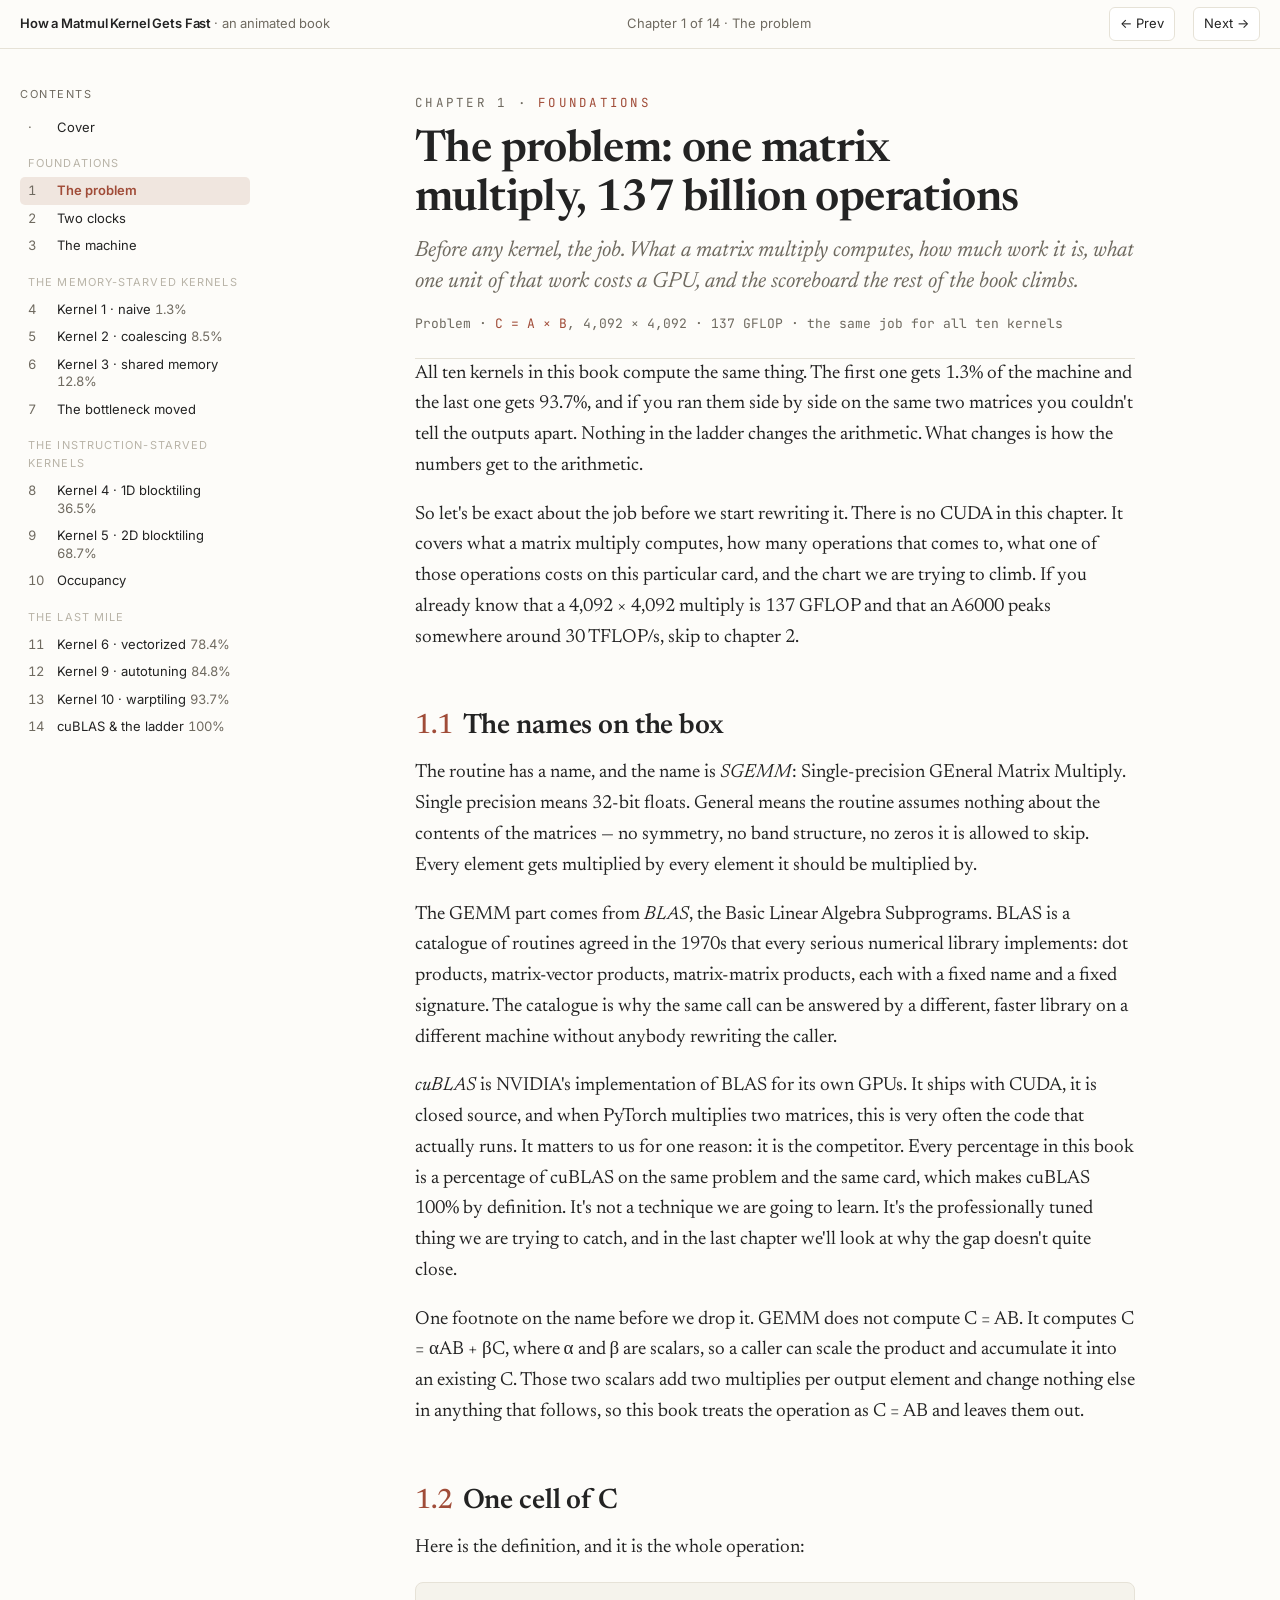
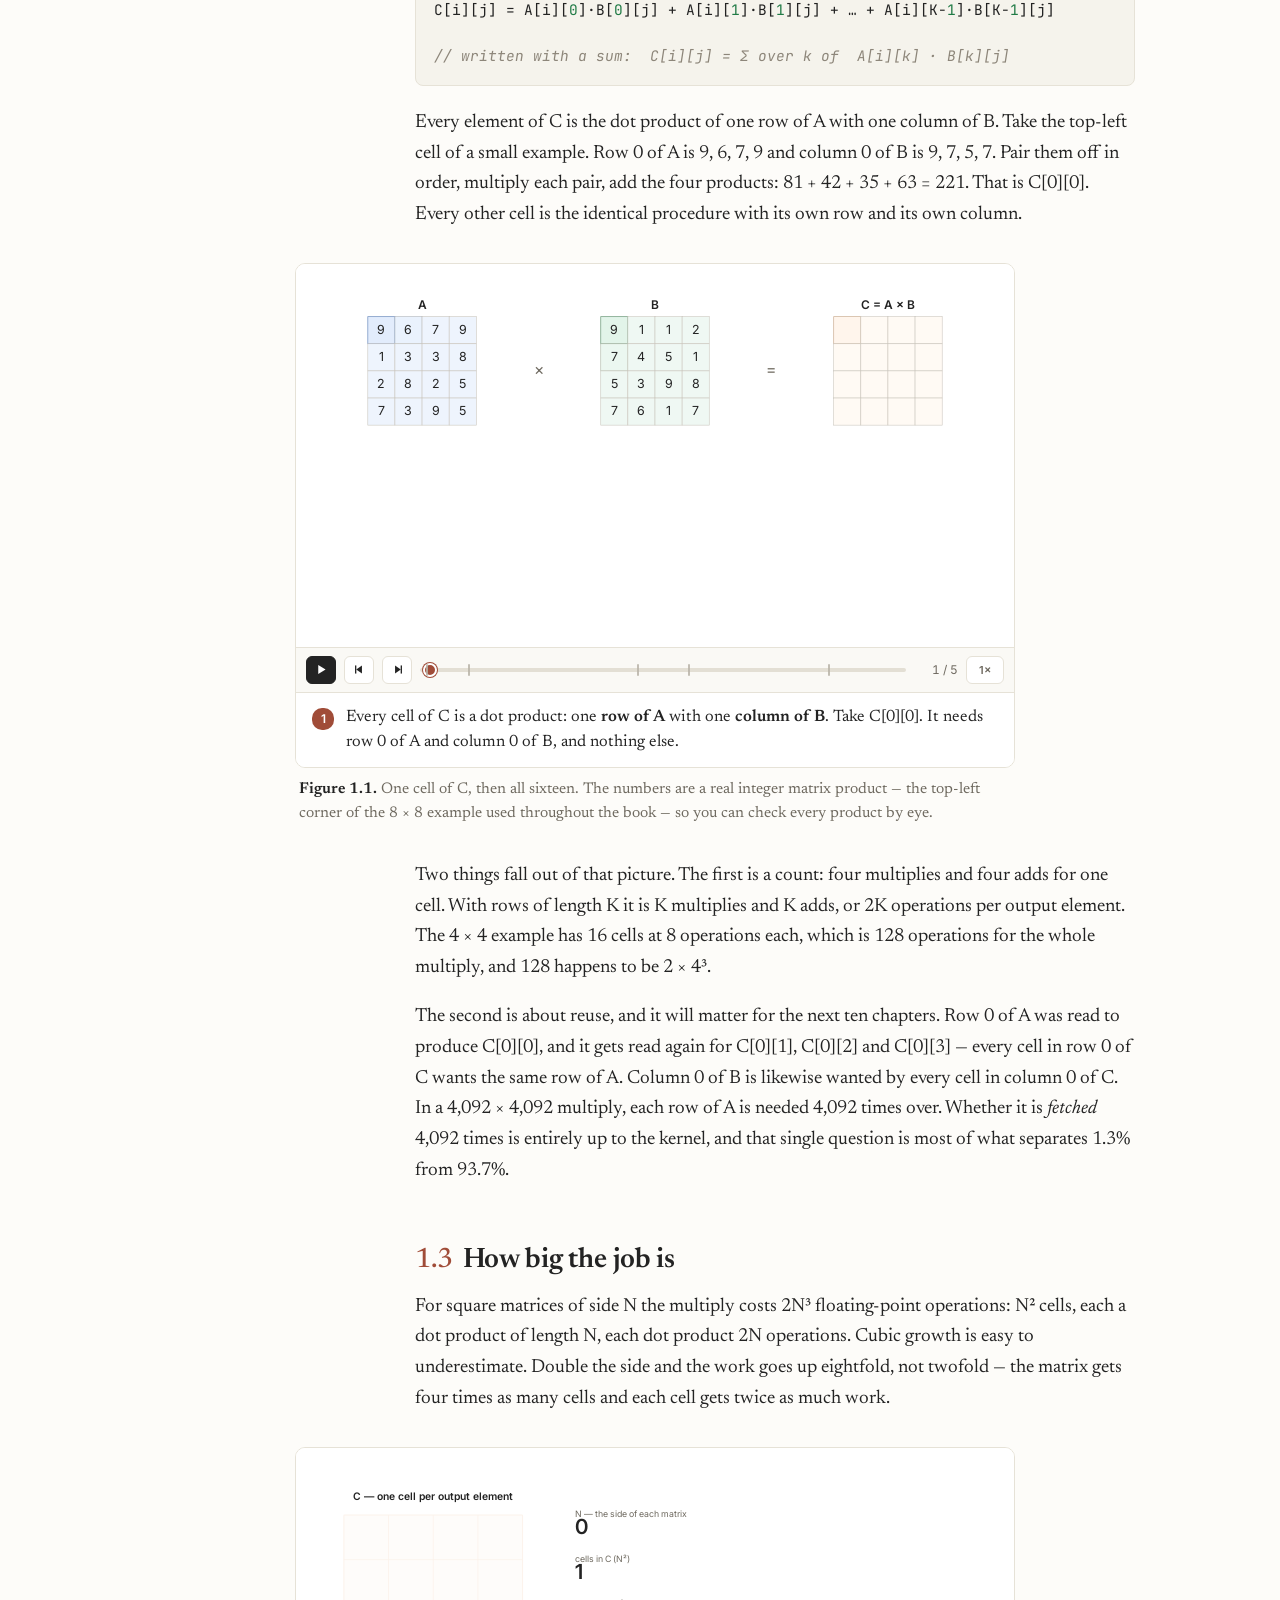
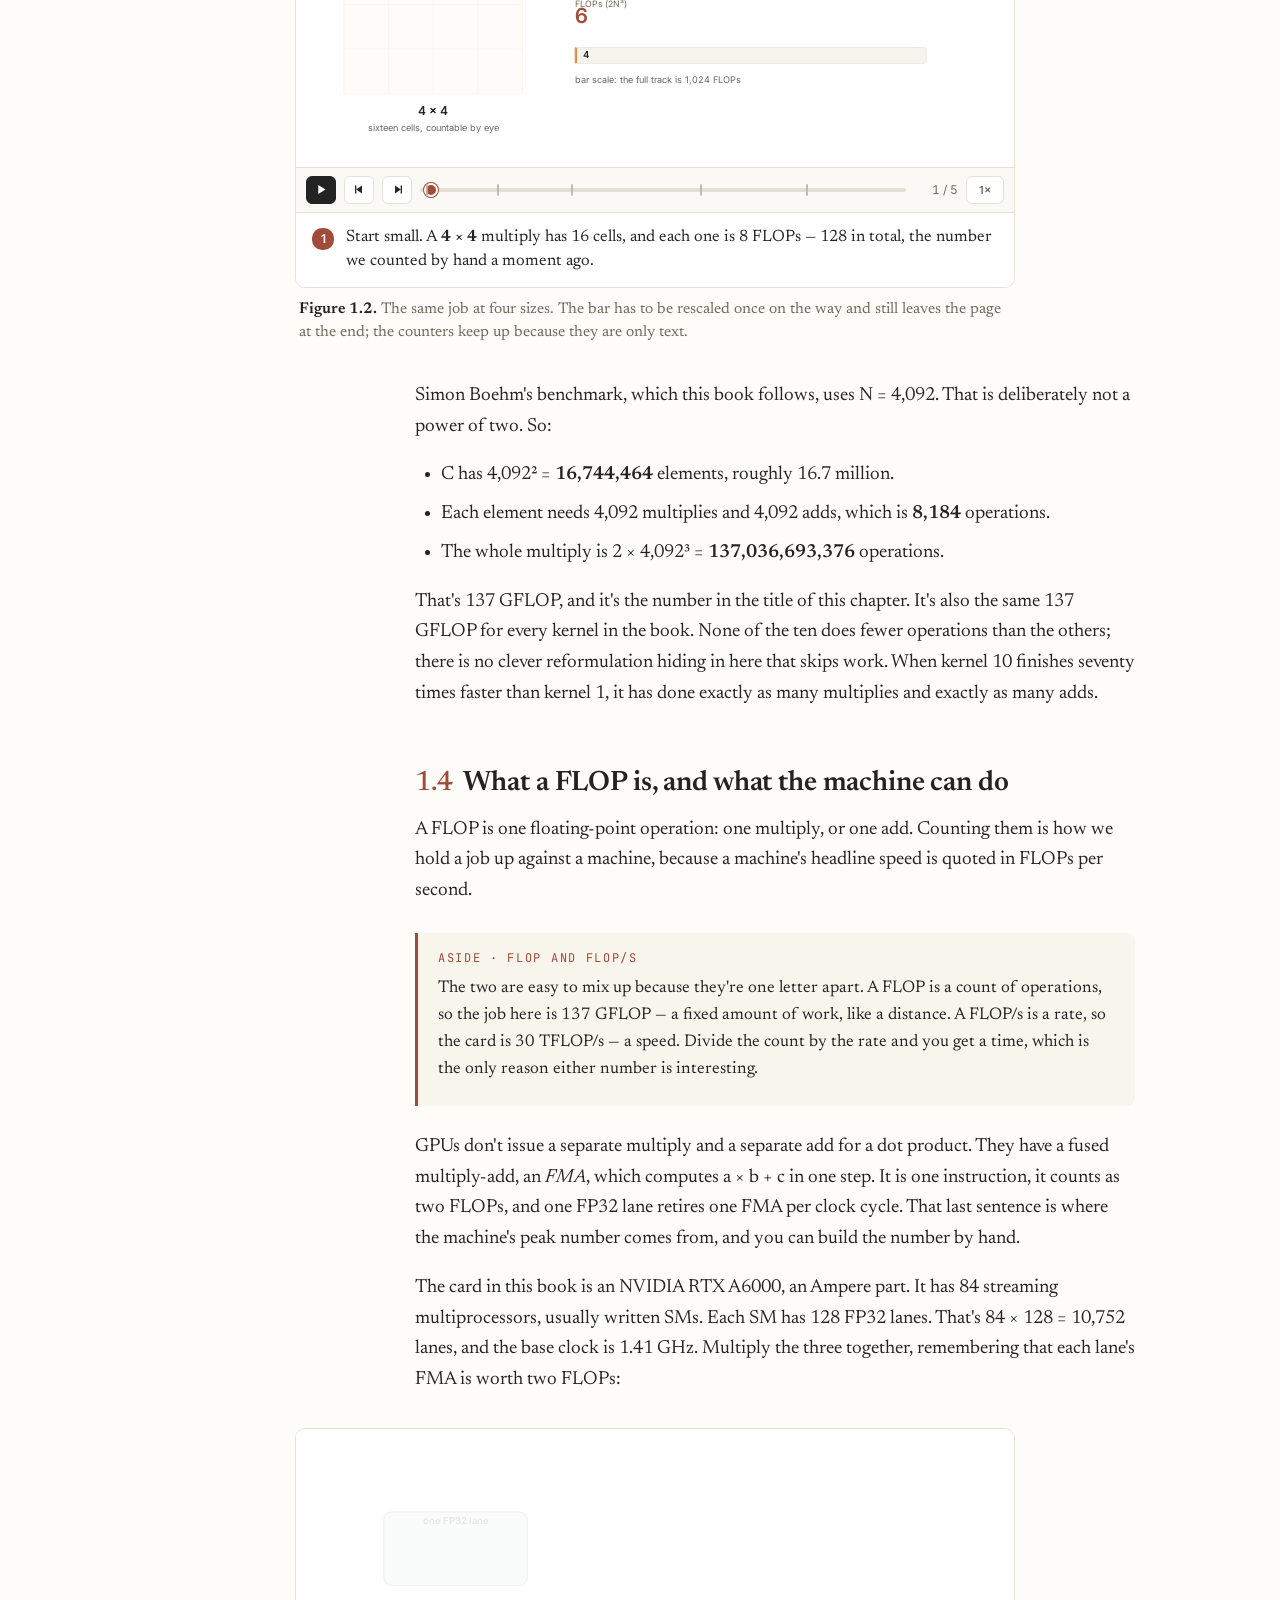
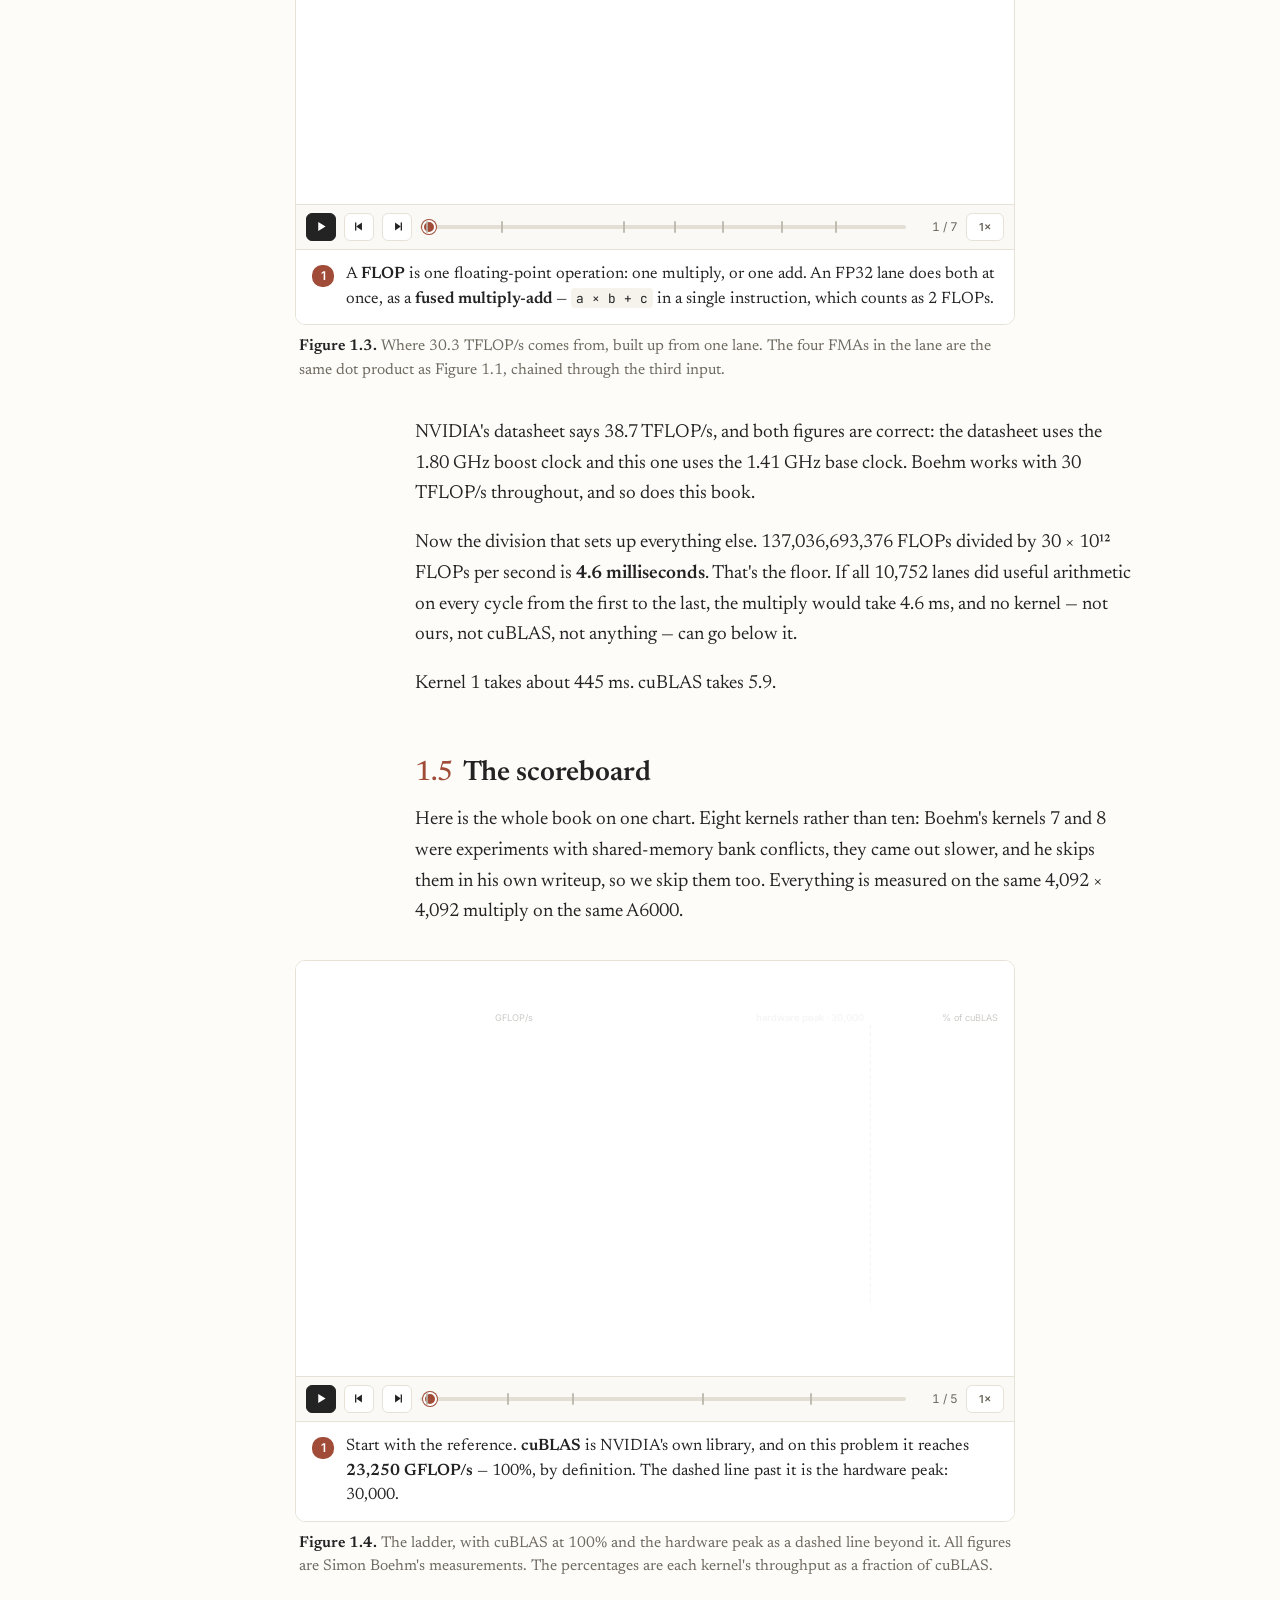
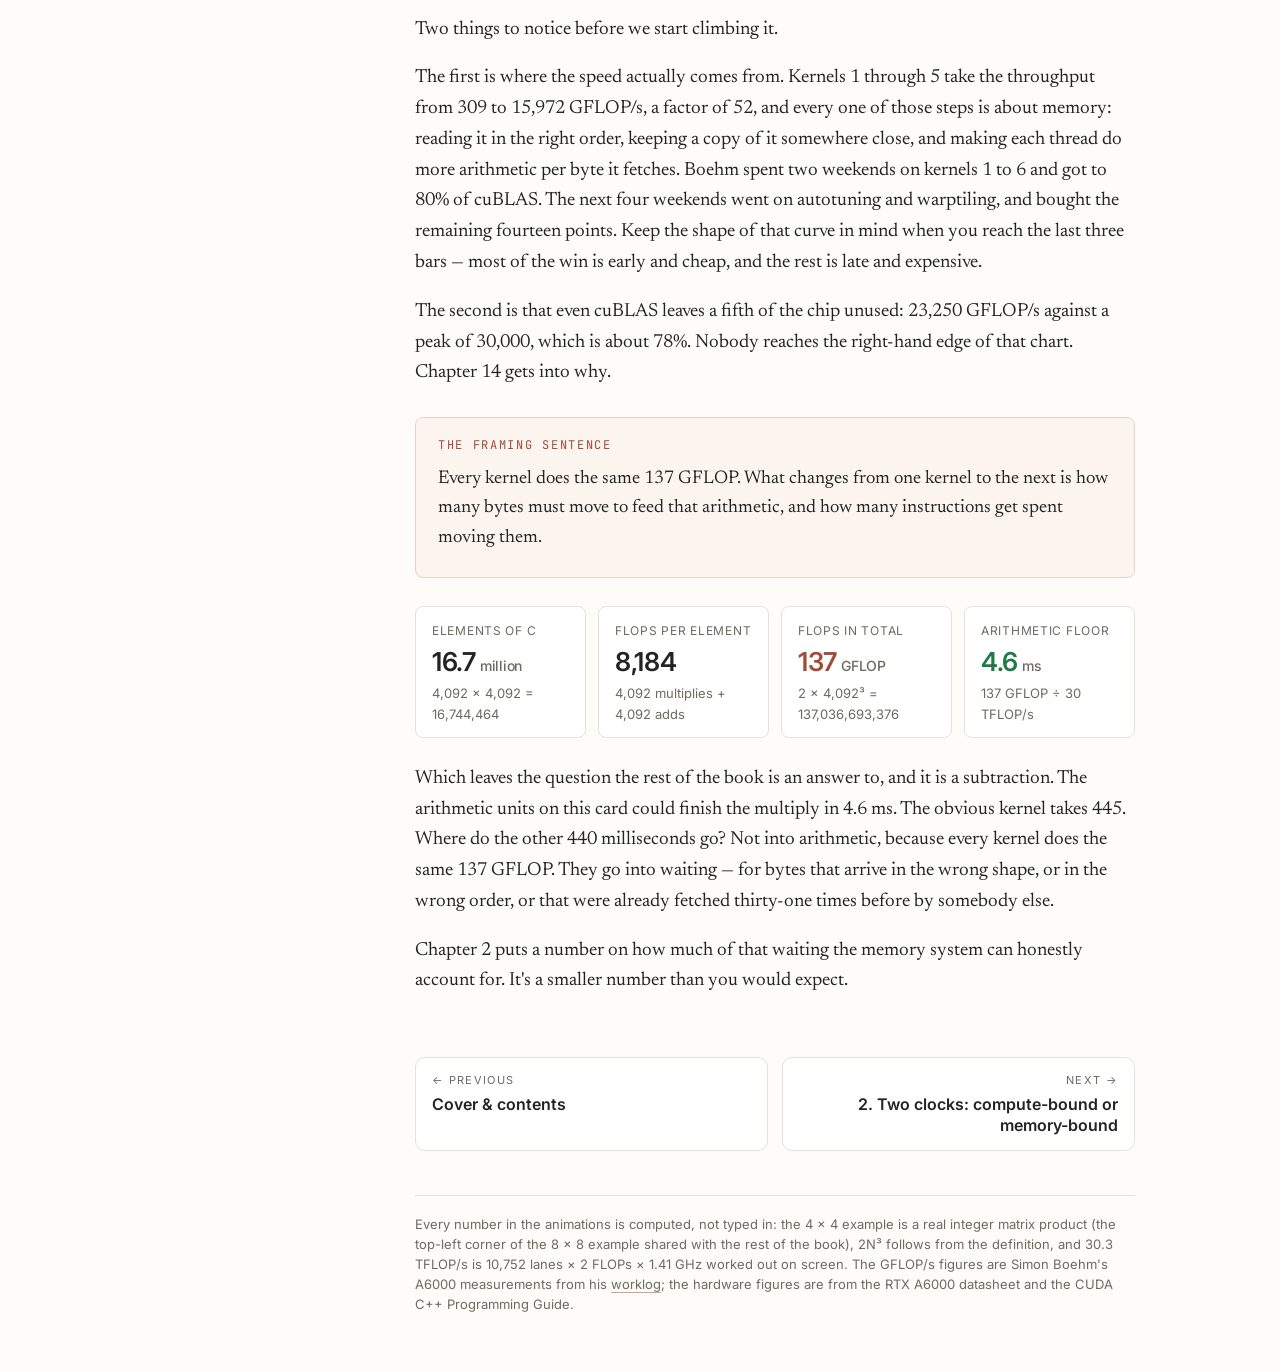
==== ch01-the-problem.html @ 5b0ae5a9 "How a Matmul Kernel Gets Fast: the animated book (14 chapters, 63 animations) Co-Authored-By: Claude" ====
<!doctype html>
<html lang="en">
<head>
<meta charset="utf-8">
<meta name="viewport" content="width=device-width, initial-scale=1">
<title>The problem: one matrix multiply, 137 billion operations · How a Matmul Kernel Gets Fast</title>
<link rel="preconnect" href="https://fonts.googleapis.com">
<link rel="stylesheet" href="https://fonts.googleapis.com/css2?family=Newsreader:ital,opsz,wght@0,6..72,400;0,6..72,500;0,6..72,600;1,6..72,400;1,6..72,500&family=Inter:wght@400;500;600&family=JetBrains+Mono:wght@400;500&display=swap">
<link rel="stylesheet" href="assets/book.css">
</head>
<body>
<div class="frame">
<nav class="side"></nav>
<main>
<article>

<div class="kicker">Chapter 1 · <em>Foundations</em></div>
<h1>The problem: one matrix multiply, 137 billion operations</h1>
<p class="lede">Before any kernel, the job. What a matrix multiply computes, how much work it is, what one unit of that work costs a GPU, and the scoreboard the rest of the book climbs.</p>
<div class="byline">Problem · <em>C = A × B</em>, 4,092 × 4,092 · 137 GFLOP · the same job for all ten kernels</div>

<p>All ten kernels in this book compute the same thing. The first one gets 1.3% of the machine and the last one gets 93.7%, and if you ran them side by side on the same two matrices you couldn't tell the outputs apart. Nothing in the ladder changes the arithmetic. What changes is how the numbers get to the arithmetic.</p>

<p>So let's be exact about the job before we start rewriting it. There is no CUDA in this chapter. It covers what a matrix multiply computes, how many operations that comes to, what one of those operations costs on this particular card, and the chart we are trying to climb. If you already know that a 4,092 × 4,092 multiply is 137 GFLOP and that an A6000 peaks somewhere around 30 TFLOP/s, skip to chapter 2.</p>

<h2><span class="no">1.1</span>The names on the box</h2>

<p>The routine has a name, and the name is <em>SGEMM</em>: Single-precision GEneral Matrix Multiply. Single precision means 32-bit floats. General means the routine assumes nothing about the contents of the matrices — no symmetry, no band structure, no zeros it is allowed to skip. Every element gets multiplied by every element it should be multiplied by.</p>

<p>The GEMM part comes from <em>BLAS</em>, the Basic Linear Algebra Subprograms. BLAS is a catalogue of routines agreed in the 1970s that every serious numerical library implements: dot products, matrix-vector products, matrix-matrix products, each with a fixed name and a fixed signature. The catalogue is why the same call can be answered by a different, faster library on a different machine without anybody rewriting the caller.</p>

<p><em>cuBLAS</em> is NVIDIA's implementation of BLAS for its own GPUs. It ships with CUDA, it is closed source, and when PyTorch multiplies two matrices, this is very often the code that actually runs. It matters to us for one reason: it is the competitor. Every percentage in this book is a percentage of cuBLAS on the same problem and the same card, which makes cuBLAS 100% by definition. It's not a technique we are going to learn. It's the professionally tuned thing we are trying to catch, and in the last chapter we'll look at why the gap doesn't quite close.</p>

<p>One footnote on the name before we drop it. GEMM does not compute C = AB. It computes C = αAB + βC, where α and β are scalars, so a caller can scale the product and accumulate it into an existing C. Those two scalars add two multiplies per output element and change nothing else in anything that follows, so this book treats the operation as C = AB and leaves them out.</p>

<h2><span class="no">1.2</span>One cell of C</h2>

<p>Here is the definition, and it is the whole operation:</p>

<pre><code>C[i][j] = A[i][<span class="n">0</span>]·B[<span class="n">0</span>][j] + A[i][<span class="n">1</span>]·B[<span class="n">1</span>][j] + … + A[i][K-<span class="n">1</span>]·B[K-<span class="n">1</span>][j]

<span class="c">// written with a sum:  C[i][j] = Σ over k of  A[i][k] · B[k][j]</span></code></pre>

<p>Every element of C is the dot product of one row of A with one column of B. Take the top-left cell of a small example. Row 0 of A is 9, 6, 7, 9 and column 0 of B is 9, 7, 5, 7. Pair them off in order, multiply each pair, add the four products: 81 + 42 + 35 + 63 = 221. That is C[0][0]. Every other cell is the identical procedure with its own row and its own column.</p>

<figure class="wide">
  <div id="a-cell"></div>
  <figcaption><b>Figure 1.1.</b> One cell of C, then all sixteen. The numbers are a real integer matrix product — the top-left corner of the 8 × 8 example used throughout the book — so you can check every product by eye.</figcaption>
</figure>

<p>Two things fall out of that picture. The first is a count: four multiplies and four adds for one cell. With rows of length K it is K multiplies and K adds, or 2K operations per output element. The 4 × 4 example has 16 cells at 8 operations each, which is 128 operations for the whole multiply, and 128 happens to be 2 × 4³.</p>

<p>The second is about reuse, and it will matter for the next ten chapters. Row 0 of A was read to produce C[0][0], and it gets read again for C[0][1], C[0][2] and C[0][3] — every cell in row 0 of C wants the same row of A. Column 0 of B is likewise wanted by every cell in column 0 of C. In a 4,092 × 4,092 multiply, each row of A is needed 4,092 times over. Whether it is <em>fetched</em> 4,092 times is entirely up to the kernel, and that single question is most of what separates 1.3% from 93.7%.</p>

<h2><span class="no">1.3</span>How big the job is</h2>

<p>For square matrices of side N the multiply costs 2N³ floating-point operations: N² cells, each a dot product of length N, each dot product 2N operations. Cubic growth is easy to underestimate. Double the side and the work goes up eightfold, not twofold — the matrix gets four times as many cells and each cell gets twice as much work.</p>

<figure class="wide">
  <div id="a-scale"></div>
  <figcaption><b>Figure 1.2.</b> The same job at four sizes. The bar has to be rescaled once on the way and still leaves the page at the end; the counters keep up because they are only text.</figcaption>
</figure>

<p>Simon Boehm's benchmark, which this book follows, uses N = 4,092. That is deliberately not a power of two. So:</p>

<ul>
<li>C has 4,092² = <b>16,744,464</b> elements, roughly 16.7 million.</li>
<li>Each element needs 4,092 multiplies and 4,092 adds, which is <b>8,184</b> operations.</li>
<li>The whole multiply is 2 × 4,092³ = <b>137,036,693,376</b> operations.</li>
</ul>

<p>That's 137 GFLOP, and it's the number in the title of this chapter. It's also the same 137 GFLOP for every kernel in the book. None of the ten does fewer operations than the others; there is no clever reformulation hiding in here that skips work. When kernel 10 finishes seventy times faster than kernel 1, it has done exactly as many multiplies and exactly as many adds.</p>

<h2><span class="no">1.4</span>What a FLOP is, and what the machine can do</h2>

<p>A FLOP is one floating-point operation: one multiply, or one add. Counting them is how we hold a job up against a machine, because a machine's headline speed is quoted in FLOPs per second.</p>

<div class="aside">
  <div class="t">Aside · FLOP and FLOP/s</div>
  <p>The two are easy to mix up because they're one letter apart. A FLOP is a count of operations, so the job here is 137 GFLOP — a fixed amount of work, like a distance. A FLOP/s is a rate, so the card is 30 TFLOP/s — a speed. Divide the count by the rate and you get a time, which is the only reason either number is interesting.</p>
</div>

<p>GPUs don't issue a separate multiply and a separate add for a dot product. They have a fused multiply-add, an <em>FMA</em>, which computes a × b + c in one step. It is one instruction, it counts as two FLOPs, and one FP32 lane retires one FMA per clock cycle. That last sentence is where the machine's peak number comes from, and you can build the number by hand.</p>

<p>The card in this book is an NVIDIA RTX A6000, an Ampere part. It has 84 streaming multiprocessors, usually written SMs. Each SM has 128 FP32 lanes. That's 84 × 128 = 10,752 lanes, and the base clock is 1.41 GHz. Multiply the three together, remembering that each lane's FMA is worth two FLOPs:</p>

<figure class="wide">
  <div id="a-lane"></div>
  <figcaption><b>Figure 1.3.</b> Where 30.3 TFLOP/s comes from, built up from one lane. The four FMAs in the lane are the same dot product as Figure 1.1, chained through the third input.</figcaption>
</figure>

<p>NVIDIA's datasheet says 38.7 TFLOP/s, and both figures are correct: the datasheet uses the 1.80 GHz boost clock and this one uses the 1.41 GHz base clock. Boehm works with 30 TFLOP/s throughout, and so does this book.</p>

<p>Now the division that sets up everything else. 137,036,693,376 FLOPs divided by 30 × 10¹² FLOPs per second is <b>4.6 milliseconds</b>. That's the floor. If all 10,752 lanes did useful arithmetic on every cycle from the first to the last, the multiply would take 4.6 ms, and no kernel — not ours, not cuBLAS, not anything — can go below it.</p>

<p>Kernel 1 takes about 445 ms. cuBLAS takes 5.9.</p>

<h2><span class="no">1.5</span>The scoreboard</h2>

<p>Here is the whole book on one chart. Eight kernels rather than ten: Boehm's kernels 7 and 8 were experiments with shared-memory bank conflicts, they came out slower, and he skips them in his own writeup, so we skip them too. Everything is measured on the same 4,092 × 4,092 multiply on the same A6000.</p>

<figure class="wide">
  <div id="a-scoreboard"></div>
  <figcaption><b>Figure 1.4.</b> The ladder, with cuBLAS at 100% and the hardware peak as a dashed line beyond it. All figures are Simon Boehm's measurements. The percentages are each kernel's throughput as a fraction of cuBLAS.</figcaption>
</figure>

<p>Two things to notice before we start climbing it.</p>

<p>The first is where the speed actually comes from. Kernels 1 through 5 take the throughput from 309 to 15,972 GFLOP/s, a factor of 52, and every one of those steps is about memory: reading it in the right order, keeping a copy of it somewhere close, and making each thread do more arithmetic per byte it fetches. Boehm spent two weekends on kernels 1 to 6 and got to 80% of cuBLAS. The next four weekends went on autotuning and warptiling, and bought the remaining fourteen points. Keep the shape of that curve in mind when you reach the last three bars — most of the win is early and cheap, and the rest is late and expensive.</p>

<p>The second is that even cuBLAS leaves a fifth of the chip unused: 23,250 GFLOP/s against a peak of 30,000, which is about 78%. Nobody reaches the right-hand edge of that chart. Chapter 14 gets into why.</p>

<div class="key">
  <div class="t">The framing sentence</div>
  <p>Every kernel does the same 137 GFLOP. What changes from one kernel to the next is how many bytes must move to feed that arithmetic, and how many instructions get spent moving them.</p>
</div>

<div class="ledger">
  <div class="cell"><div class="l">Elements of C</div><div class="v">16.7<small>million</small></div><div class="d">4,092 × 4,092 = 16,744,464</div></div>
  <div class="cell"><div class="l">FLOPs per element</div><div class="v">8,184</div><div class="d">4,092 multiplies + 4,092 adds</div></div>
  <div class="cell acc"><div class="l">FLOPs in total</div><div class="v">137<small>GFLOP</small></div><div class="d">2 × 4,092³ = 137,036,693,376</div></div>
  <div class="cell good"><div class="l">Arithmetic floor</div><div class="v">4.6<small>ms</small></div><div class="d">137 GFLOP ÷ 30 TFLOP/s</div></div>
</div>

<p>Which leaves the question the rest of the book is an answer to, and it is a subtraction. The arithmetic units on this card could finish the multiply in 4.6 ms. The obvious kernel takes 445. Where do the other 440 milliseconds go? Not into arithmetic, because every kernel does the same 137 GFLOP. They go into waiting — for bytes that arrive in the wrong shape, or in the wrong order, or that were already fetched thirty-one times before by somebody else.</p>

<p>Chapter 2 puts a number on how much of that waiting the memory system can honestly account for. It's a smaller number than you would expect.</p>

<div class="pager"></div>
<div class="colophon">Every number in the animations is computed, not typed in: the 4 × 4 example is a real integer matrix product (the top-left corner of the 8 × 8 example shared with the rest of the book), 2N³ follows from the definition, and 30.3 TFLOP/s is 10,752 lanes × 2 FLOPs × 1.41 GHz worked out on screen. The GFLOP/s figures are Simon Boehm's A6000 measurements from his <a href="https://siboehm.com/articles/22/CUDA-MMM">worklog</a>; the hardware figures are from the RTX A6000 datasheet and the CUDA C++ Programming Guide.</div>

</article>
</main>
</div>

<script src="assets/anim.js"></script>
<script src="assets/nav.js"></script>
<script>
(function () {
  const K = MB.color;
  const A4 = MB.A4, B4 = MB.B4, C4 = MB.C4;

  // ------------------------------------------------------------ 1.1 one cell of C
  (function () {
    const S = MB.scene('a-cell', { w: 900, h: 480, title: 'One cell of C is the dot product of a row of A and a column of B' });
    const tl = S.tl, cell = 34;
    const aBase = '#eef4fd', bBase = '#eff8f3', cBase = '#fffaf4';

    const A = S.matrix({ x: 90, y: 66, rows: 4, cols: 4, cell, values: A4, label: 'A', labelSize: 15, fill: aBase, stroke: '#c9c4bb' });
    const B = S.matrix({ x: 382, y: 66, rows: 4, cols: 4, cell, values: B4, label: 'B', labelSize: 15, fill: bBase, stroke: '#c9c4bb' });
    const C = S.matrix({ x: 674, y: 66, rows: 4, cols: 4, cell, values: C4, label: 'C = A × B', labelSize: 15, fill: cBase, stroke: '#c9c4bb', valueSize: 14 });
    C.allVals().forEach(v => v.setNow({ opacity: 0 }));
    S.text({ x: 304, y: 134, text: '×', anchor: 'middle', size: 20, fill: K.muted });
    S.text({ x: 596, y: 134, text: '=', anchor: 'middle', size: 20, fill: K.muted });

    // moving highlight frames
    const aBand = S.rect({ x: A.left() - 3, y: A.top() - 3, w: 4 * cell + 6, h: cell + 6, fill: 'none', stroke: K.A, sw: 1.8, rx: 3, opacity: 0 });
    const bBand = S.rect({ x: B.left() - 3, y: B.top() - 3, w: cell + 6, h: 4 * cell + 6, fill: 'none', stroke: K.B, sw: 1.8, rx: 3, opacity: 0 });
    const cBand = S.rect({ x: C.left() - 3, y: C.top() - 3, w: cell + 6, h: cell + 6, fill: 'none', stroke: K.C, sw: 2, rx: 3, opacity: 0 });

    // the four products, computed
    const prods = A4[0].map((v, k) => v * B4[k][0]);
    const cum = []; prods.reduce((s, p) => { s += p; cum.push(s); return s; }, 0);

    const eqY = 306;
    const head = S.text({ x: 90, y: 254, text: 'A[0][k] × B[k][0]   for k = 0, 1, 2, 3', font: 'mono', size: 12.5, fill: K.muted, opacity: 0 });
    const slots = [];
    for (let k = 0; k < 4; k++) {
      const g = S.group({ tx: 90 + k * 108, ty: eqY, opacity: 0 });
      g.rect({ x: 0, y: -26, w: 92, h: 52, fill: '#fff', stroke: K.rule, rx: 6 });
      const f = g.text({ x: 46, y: -11, text: '', anchor: 'middle', size: 12.5, fill: K.muted });
      const p = g.text({ x: 46, y: 11, text: '', anchor: 'middle', size: 17, fill: K.ink, weight: 600 });
      g.text({ x: 46, y: 42, text: 'k = ' + k, anchor: 'middle', size: 10.5, fill: K.faint });
      slots.push({ g, f, p });
    }
    const sigma = S.text({ x: 546, y: eqY, text: '= Σ', anchor: 'middle', size: 16, fill: K.muted, opacity: 0 });
    const panel = S.rect({ x: 580, y: eqY - 30, w: 236, h: 60, fill: '#fff', stroke: K.rule, sw: 1, rx: 8, opacity: 0 });
    const panelL = S.text({ x: 698, y: 264, text: 'running total', anchor: 'middle', size: 11.5, fill: K.muted, opacity: 0 });
    const total = S.counter({ x: 698, y: eqY + 2, value: 0, size: 26, anchor: 'middle', opacity: 0 });

    const led1 = S.text({ x: 90, y: 392, text: '', font: 'mono', size: 12.5, fill: K.accent, weight: 600, opacity: 0 });
    const led2 = S.text({ x: 90, y: 424, text: '', font: 'mono', size: 12.5, fill: K.ink, weight: 600, opacity: 0 });
    const led3 = S.text({ x: 90, y: 450, text: '', size: 12, fill: K.muted, opacity: 0 });

    // flying value chips
    const fly = [];
    for (let k = 0; k < 4; k++) {
      const [ax, ay] = A.center(0, k), [bx, by] = B.center(k, 0);
      const fa = S.group({ tx: ax, ty: ay, opacity: 0 });
      fa.rect({ x: -15, y: -13, w: 30, h: 26, fill: K.Afill, stroke: K.A, rx: 4 });
      fa.text({ x: 0, y: 0.5, text: A4[0][k], anchor: 'middle', size: 14, weight: 600 });
      const fb = S.group({ tx: bx, ty: by, opacity: 0 });
      fb.rect({ x: -15, y: -13, w: 30, h: 26, fill: K.Bfill, stroke: K.B, rx: 4 });
      fb.text({ x: 0, y: 0.5, text: B4[k][0], anchor: 'middle', size: 14, weight: 600 });
      fly.push({ fa, fb });
    }

    tl.step('Every cell of C is a dot product: one <b>row of A</b> with one <b>column of B</b>. Take C[0][0]. It needs row 0 of A and column 0 of B, and nothing else.');
    tl.to(A.row(0), { fill: K.Afill, stroke: K.A, sw: 1.2 }, 0.3, { stagger: 0.05 });
    tl.to(B.col(0), { fill: K.Bfill, stroke: K.B, sw: 1.2 }, 0.3, { at: '<', stagger: 0.05 });
    tl.to(C.cellAt(0, 0), { fill: K.Cfill, stroke: K.C, sw: 1.6 }, 0.4, { at: '<' });
    tl.show([aBand, bBand, cBand], 0.4, { at: '<+0.2' });
    tl.wait(1.8);

    tl.step('Pair the numbers off in order and multiply: <b>' + A4[0].map((v, k) => v + ' × ' + B4[k][0]).join(', ') + '</b>. Four pairs, four products, and a running total that carries the sum so far.');
    tl.show([head, sigma, panel, panelL, total], 0.4);
    tl.wait(0.8);

    function doK(k) {
      const { fa, fb } = fly[k], sx = 90 + k * 108;
      tl.to(A.cellAt(0, k), { fill: '#a9c6f5', sw: 2 }, 0.2);
      tl.to(B.cellAt(k, 0), { fill: '#a7dfbb', sw: 2 }, 0.2, { at: '<' });
      tl.show([fa, fb], 0.15, { at: '<' });
      tl.move(fa, sx + 26, eqY - 11, 0.7, { arc: -34 });
      tl.move(fb, sx + 66, eqY - 11, 0.7, { at: '<', arc: 34 });
      tl.show(slots[k].g, 0.25, { at: '<+0.35' });
      tl.hide([fa, fb], 0.2);
      tl.set(slots[k].f, { text: A4[0][k] + ' × ' + B4[k][0] }, '<');
      tl.set(slots[k].p, { text: '' + prods[k] }, '<');
      tl.to(total.num, { value: cum[k] }, 0.4, { at: '<' });
      tl.to(A.cellAt(0, k), { fill: K.Afill, sw: 1.2 }, 0.3, { at: '<' });
      tl.to(B.cellAt(k, 0), { fill: K.Bfill, sw: 1.2 }, 0.3, { at: '<' });
      tl.wait(0.85);
    }
    for (let k = 0; k < 4; k++) doK(k);

    tl.step('Add the four products and the cell is finished: <b>' + prods.join(' + ') + ' = ' + C4[0][0] + '</b>. That took 4 multiplies and 4 adds — <b>8 floating-point operations</b> for one number.');
    tl.to(total.num, { fill: K.C }, 0.3);
    tl.show(C.valAt(0, 0), 0.5, { at: '<' });
    tl.to(C.cellAt(0, 0), { fill: '#f9c9a0' }, 0.3, { at: '<' });
    tl.set(led1, { text: 'C[0][0] = ' + C4[0][0] + '   ·   4 multiplies + 4 adds = 8 FLOPs' }, '<');
    tl.show(led1, 0.4);
    tl.wait(2.0);

    tl.step('Every other cell works the same way, with its own row and its own column. Watch the row slide down A while the column slides across B.');
    tl.to([total.num, sigma, panel, panelL, head], { opacity: 0.25 }, 0.4);
    tl.to(slots.map(s => s.g), { opacity: 0.25 }, 0.4, { at: '<' });
    tl.wait(0.5);
    const order = [];
    for (let r = 0; r < 4; r++) for (let c = 0; c < 4; c++) if (r || c) order.push([r, c]);
    let prev = [0, 0];
    order.forEach(([r, c]) => {
      tl.to(A.row(prev[0]), { fill: aBase, stroke: '#c9c4bb', sw: 0.7 }, 0.1);
      tl.to(B.col(prev[1]), { fill: bBase, stroke: '#c9c4bb', sw: 0.7 }, 0.1, { at: '<' });
      tl.to(A.row(r), { fill: K.Afill, stroke: K.A, sw: 1.2 }, 0.14, { at: '<' });
      tl.to(B.col(c), { fill: K.Bfill, stroke: K.B, sw: 1.2 }, 0.14, { at: '<' });
      tl.to(aBand, { y: A.top() - 3 + r * cell }, 0.16, { at: '<', ease: 'out' });
      tl.to(bBand, { x: B.left() - 3 + c * cell }, 0.16, { at: '<', ease: 'out' });
      tl.to(cBand, { x: C.left() - 3 + c * cell, y: C.top() - 3 + r * cell }, 0.16, { at: '<', ease: 'out' });
      tl.show(C.valAt(r, c), 0.16, { at: '<+0.1' });
      tl.to(C.cellAt(r, c), { fill: K.Cfill, stroke: K.C, sw: 1.1 }, 0.16, { at: '<' });
      tl.wait(0.14);
      prev = [r, c];
    });
    tl.wait(1.2);

    tl.step('Sixteen cells at 8 FLOPs each is <b>128 FLOPs</b> for the whole multiply — and 128 is exactly 2 × 4³. The pattern is <b>2N³</b>, and N is about to get much larger.');
    tl.hide([aBand, bBand, cBand], 0.4);
    tl.set(led2, { text: '16 cells × 8 FLOPs = 128 FLOPs,  and  128 = 2 × 4³' }, '<');
    tl.set(led3, { text: 'for square matrices of side N, one multiply costs 2N³ floating-point operations' }, '<');
    tl.show([led2, led3], 0.5, { stagger: 0.15 });
    tl.wait(3.0);
    S.finish();
  })();

  // ------------------------------------------------------------ 1.2 2N cubed
  (function () {
    const S = MB.scene('a-scale', { w: 900, h: 400, title: 'The cost of a matrix multiply grows as 2N cubed' });
    const tl = S.tl;
    const SX = 60, SY = 84, SIDE = 224;

    S.text({ x: SX + SIDE / 2, y: 62, text: 'C — one cell per output element', anchor: 'middle', size: 13, fill: K.ink, weight: 600 });
    function gridOf(n, sw) {
      const g = S.group({ tx: SX, ty: SY, opacity: 0 });
      g.rect({ x: 0, y: 0, w: SIDE, h: SIDE, fill: K.Cfill, stroke: K.C, sw: 1.3, rx: 1 });
      const st = SIDE / n;
      for (let i = 1; i < n; i++) {
        g.line({ x1: i * st, y1: 0, x2: i * st, y2: SIDE, stroke: K.C, sw: sw });
        g.line({ x1: 0, y1: i * st, x2: SIDE, y2: i * st, stroke: K.C, sw: sw });
      }
      return g;
    }
    const g4 = gridOf(4, 1.0), g8 = gridOf(8, 0.8), g16 = gridOf(16, 0.55), g32 = gridOf(32, 0.35), g64 = gridOf(64, 0.22);
    const gSolid = S.group({ tx: SX, ty: SY, opacity: 0 });
    gSolid.rect({ x: 0, y: 0, w: SIDE, h: SIDE, fill: K.Cdeep, stroke: K.Cdeep, sw: 1.3, rx: 1 });
    const cap = S.text({ x: SX + SIDE / 2, y: 330, text: '', anchor: 'middle', size: 15, fill: K.ink, weight: 600 });
    const cap2 = S.text({ x: SX + SIDE / 2, y: 352, text: '', anchor: 'middle', size: 11.5, fill: K.muted });

    const X0 = 350, BW = 440, SCALE1 = 2 * 8 * 8 * 8, SCALE2 = 2 * 64 * 64 * 64;
    const cN = S.counter({ x: X0, y: 84, label: 'N — the side of each matrix', value: 0, size: 26, format: v => MB.fmt(v) });
    const cCell = S.counter({ x: X0, y: 140, label: 'cells in C   (N²)', value: 0, size: 26, format: v => MB.fmt(v) });
    const cFlop = S.counter({ x: X0, y: 196, label: 'FLOPs   (2N³)', value: 0, size: 26, fill: K.accent, format: v => MB.fmt(v) });
    S.rect({ x: X0, y: 250, w: BW, h: 20, fill: '#f5f3ec', stroke: K.rule, sw: 0.8, rx: 3 });
    const bar = S.bar({ x: X0, y: 250, w: 0, h: 20, fill: K.Cfill, stroke: K.C, value: 0, valueSize: 12, format: v => MB.fmt(v) });
    const scaleNote = S.text({ x: X0, y: 292, text: '', size: 11.5, fill: K.muted });
    const overflow = S.text({ x: X0, y: 316, text: '', size: 12, fill: K.red, weight: 600 });
    const offArrow = S.arrow({ x1: X0 + BW + 6, y1: 260, x2: 872, y2: 260, stroke: K.red, sw: 2, opacity: 0 });
    const floorLine = S.text({ x: 60, y: 374, text: '', font: 'mono', size: 12.5, fill: K.accent, weight: 600, opacity: 0 });

    const w1 = f => Math.max(2, BW * f / SCALE1);
    const w2 = f => Math.max(2, BW * f / SCALE2);
    const flops = n => 2 * n * n * n;

    tl.step('Start small. A <b>4 × 4</b> multiply has 16 cells, and each one is 8 FLOPs — 128 in total, the number we counted by hand a moment ago.');
    tl.show(g4, 0.5);
    tl.set(cap, { text: '4 × 4' }, '<');
    tl.set(cap2, { text: 'sixteen cells, countable by eye' }, '<');
    tl.to(cN.num, { value: 4 }, 0.6, { at: '<' });
    tl.to(cCell.num, { value: 16 }, 0.6, { at: '<' });
    tl.to(cFlop.num, { value: flops(4) }, 0.6, { at: '<' });
    tl.set(scaleNote, { text: 'bar scale: the full track is 1,024 FLOPs' }, '<');
    bar.grow(tl, w1(flops(4)), flops(4), 0.7, { at: '<' });
    tl.wait(2.0);

    tl.step('Double the side to <b>8 × 8</b> and the work goes up eightfold, not twofold: four times as many cells, each one twice as long a dot product. 1,024 FLOPs, and the bar is already full.');
    tl.hide(g4, 0.4);
    tl.show(g8, 0.4, { at: '<' });
    tl.set(cap, { text: '8 × 8' }, '<');
    tl.set(cap2, { text: '64 cells' }, '<');
    tl.to(cN.num, { value: 8 }, 0.7, { at: '<' });
    tl.to(cCell.num, { value: 64 }, 0.7, { at: '<' });
    tl.to(cFlop.num, { value: flops(8) }, 0.7, { at: '<' });
    bar.grow(tl, w1(flops(8)), flops(8), 0.8, { at: '<' });
    tl.wait(2.0);

    tl.step('Keep going to <b>64 × 64</b>, still a tiny matrix by any standard, and it needs <b>524,288</b> FLOPs. The bar had to be rescaled by 512× to fit that, which makes the 8 × 8 job a hairline.');
    tl.hide(g8, 0.3);
    tl.show(g16, 0.3, { at: '<' });
    tl.wait(0.35);
    tl.hide(g16, 0.3);
    tl.show(g32, 0.3, { at: '<' });
    tl.wait(0.35);
    tl.hide(g32, 0.3);
    tl.show(g64, 0.3, { at: '<' });
    tl.set(cap, { text: '64 × 64' }, '<');
    tl.set(cap2, { text: '4,096 cells' }, '<');
    tl.set(scaleNote, { text: 'bar rescaled: the full track is now 524,288 FLOPs' }, '<');
    bar.grow(tl, w2(flops(8)), flops(8), 0.4, { at: '<' });
    tl.to(cN.num, { value: 64 }, 1.0);
    tl.to(cCell.num, { value: 64 * 64 }, 1.0, { at: '<' });
    tl.to(cFlop.num, { value: flops(64) }, 1.0, { at: '<' });
    bar.grow(tl, w2(flops(64)), flops(64), 1.0, { at: '<' });
    tl.wait(2.2);

    tl.step('Boehm\'s matrices are <b>4,092 × 4,092</b>. That is 16,744,464 cells, each one a dot product of 4,092 pairs: <b>137,036,693,376</b> FLOPs. The grid lines have merged into a solid block, and the bar has left the page.');
    tl.hide(g64, 0.4);
    tl.show(gSolid, 0.4, { at: '<' });
    tl.set(cap, { text: '4,092 × 4,092' }, '<');
    tl.set(cap2, { text: '16,744,464 cells' }, '<');
    tl.to(cN.num, { value: 4092 }, 1.2, { at: '<' });
    tl.to(cCell.num, { value: 4092 * 4092 }, 1.2, { at: '<' });
    tl.to(cFlop.num, { value: flops(4092) }, 1.2, { at: '<' });
    tl.to(bar.rect, { width: BW, fill: K.redfill, stroke: K.red }, 1.2, { at: '<' });
    tl.to(bar.value, { opacity: 0 }, 0.4, { at: '<' });
    tl.show(offArrow, 0.4);
    tl.set(overflow, { text: 'at this scale the bar would run ' + MB.fmt(Math.round(flops(4092) / SCALE2)) + ' × the width of the track' }, '<');
    tl.wait(2.4);

    tl.step('137 billion floating-point operations for one multiply. The machine does about 30 trillion per second, so this should take <b>4.6 ms</b>. The first kernel takes <b>445</b>.');
    tl.set(floorLine, { text: '137 GFLOP ÷ 30 TFLOP/s = 4.6 ms   ·   kernel 1 takes 445 ms' }, '<');
    tl.show(floorLine, 0.5);
    tl.wait(3.0);
    S.finish();
  })();

  // ------------------------------------------------------------ 1.3 the lane
  (function () {
    const S = MB.scene('a-lane', { w: 900, h: 470, title: 'One FMA per lane per clock, 10,752 lanes, 1.41 GHz' });
    const tl = S.tl;

    // the same dot product as figure 1.1, chained through c
    const chain = []; let acc = 0;
    for (let k = 0; k < 4; k++) { const a = A4[0][k], b = B4[k][0], c = acc; acc = a * b + c; chain.push({ a: a, b: b, c: c, out: acc }); }

    const laneBox = S.membox({ x: 110, y: 104, w: 180, h: 92, label: 'one FP32 lane', labelPos: 'top', labelSize: 12, fill: K.tealfill, stroke: K.teal, rx: 10, opacity: 0 });
    const formula = S.text({ x: 200, y: 150, text: 'a × b + c', anchor: 'middle', size: 19, font: 'mono', fill: K.ink, weight: 600, opacity: 0 });
    const fnote = S.text({ x: 200, y: 176, text: 'a fused multiply-add', anchor: 'middle', size: 10.5, fill: K.muted, opacity: 0 });
    const chipName = ['a', 'b', 'c'];
    const chips = [0, 1, 2].map(i => {
      const g = S.group({ tx: 112 + i * 56, ty: 56, opacity: 0 });
      g.rect({ x: 0, y: 0, w: 48, h: 28, fill: '#fff', stroke: K.rule, rx: 5 });
      g.text({ x: 24, y: -10, text: chipName[i], anchor: 'middle', size: 11, font: 'mono', fill: K.muted });
      const v = g.text({ x: 24, y: 14.5, text: '', anchor: 'middle', size: 15, fill: K.ink, weight: 600 });
      return { g: g, v: v };
    });
    const feed = [0, 1, 2].map(i => S.arrow({ x1: 136 + i * 56, y1: 86, x2: 136 + i * 56, y2: 101, stroke: '#9b978d', sw: 1.3, opacity: 0 }));
    const outArrow = S.arrow({ x1: 200, y1: 197, x2: 200, y2: 210, stroke: '#9b978d', sw: 1.3, opacity: 0 });
    const outG = S.group({ tx: 152, ty: 212, opacity: 0 });
    outG.rect({ x: 0, y: 0, w: 96, h: 32, fill: K.tealfill, stroke: K.teal, rx: 6 });
    const outV = outG.text({ x: 48, y: 16.5, text: '', anchor: 'middle', size: 17, fill: K.teal, weight: 600 });
    const fmaNote = S.text({ x: 200, y: 268, text: 'one FMA = 1 multiply + 1 add = 2 FLOPs', anchor: 'middle', size: 11.5, fill: K.muted, opacity: 0 });

    const clockG = S.group({ tx: 400, ty: 120, opacity: 0 });
    clockG.circle({ cx: 0, cy: 0, r: 26, fill: '#fff', stroke: K.muted, sw: 1.2 });
    for (let i = 0; i < 12; i++) {
      const a = i * Math.PI / 6;
      clockG.line({ x1: Math.sin(a) * 21, y1: -Math.cos(a) * 21, x2: Math.sin(a) * 24, y2: -Math.cos(a) * 24, stroke: K.faint, sw: 1 });
    }
    const hand = S.group({ tx: 400, ty: 120, opacity: 0 });
    hand.line({ x1: 0, y1: 0, x2: 0, y2: -18, stroke: K.accent, sw: 2 });
    hand.circle({ cx: 0, cy: 0, r: 2.6, fill: K.accent });
    const cFma = S.counter({ x: 400, y: 170, label: 'FMAs completed', value: 0, size: 22, anchor: 'middle', opacity: 0 });
    const cRate = S.counter({ x: 400, y: 226, label: 'clock ticks per second', value: 0, size: 21, anchor: 'middle', opacity: 0, format: v => MB.fmt(v) });
    const rateNote = S.text({ x: 400, y: 268, text: '', anchor: 'middle', size: 12, fill: K.muted });

    const LN = S.threads({ x: 560, y: 96, n: 128, size: 11, gap: 3, perRow: 16, fill: '#d5e8e4', stroke: K.teal, label: 'one SM — 128 FP32 lanes', labelPos: 'top', labelSize: 12, opacity: 0 });
    const SM = S.threads({ x: 560, y: 252, n: 84, size: 16, gap: 5, perRow: 12, fill: K.greyfill, stroke: K.grey, label: 'the A6000 — 84 SMs', labelPos: 'top', labelSize: 12, opacity: 0 });

    const mulLine = S.text({ x: 60, y: 424, text: '10,752 lanes  ×  2 FLOPs per cycle  ×  1.41 GHz  =  30.3 TFLOP/s', font: 'mono', size: 13.5, fill: K.accent, weight: 600, opacity: 0 });
    const dsNote = S.text({ x: 60, y: 448, text: 'the datasheet quotes 38.7 TFLOP/s, which assumes the 1.80 GHz boost clock — Boehm works with 30, and so does this book', size: 11.5, fill: K.muted, opacity: 0 });

    const fp = S.membox({ x: 60, y: 300, w: 250, h: 96, fill: '#faf9f5', stroke: K.rule, rx: 10, opacity: 0 });
    const f1 = S.text({ x: 76, y: 324, text: '137 GFLOP ÷ 30 TFLOP/s', font: 'mono', size: 12.5, fill: K.muted, opacity: 0 });
    const f2 = S.text({ x: 76, y: 356, text: '= 4.6 ms', size: 26, fill: K.teal, weight: 600, opacity: 0 });
    const f3 = S.text({ x: 76, y: 382, text: 'the arithmetic floor — nothing beats it', size: 11, fill: K.muted, opacity: 0 });

    tl.step('A <b>FLOP</b> is one floating-point operation: one multiply, or one add. An FP32 lane does both at once, as a <b>fused multiply-add</b> — <code>a × b + c</code> in a single instruction, which counts as 2 FLOPs.');
    tl.show([laneBox, formula, fnote], 0.5, { stagger: 0.12 });
    tl.show([clockG, hand, cFma], 0.4, { at: '<+0.2' });
    tl.show(feed, 0.3);
    tl.show([outArrow, fmaNote], 0.3, { at: '<' });
    tl.wait(1.4);

    function doFma(k) {
      const c = chain[k];
      tl.set(chips[0].v, { text: '' + c.a });
      tl.set(chips[1].v, { text: '' + c.b }, '<');
      tl.set(chips[2].v, { text: '' + c.c }, '<');
      tl.show([chips[0].g, chips[1].g, chips[2].g], 0.25, { at: '<' });
      tl.to(hand, { rot: 360 * (k + 1) }, 0.7, { ease: 'linear' });
      tl.to(laneBox.box, { fill: '#b7ddd5' }, 0.3, { at: '<' });
      tl.to(laneBox.box, { fill: K.tealfill }, 0.4);
      tl.show(outG, 0.25, { at: '<' });
      tl.set(outV, { text: '' + c.out }, '<');
      tl.to(cFma.num, { value: k + 1 }, 0.3, { at: '<' });
      tl.wait(0.8);
    }
    doFma(0);
    tl.step('The four values running through it are the dot product from Figure 1.1, chained: each cycle\'s output becomes the next cycle\'s <code>c</code>. After four cycles the lane holds <b>' + chain[3].out + '</b>.');
    doFma(1); doFma(2); doFma(3);
    tl.wait(1.0);

    tl.step('A lane can start a new FMA on every clock cycle, and the A6000\'s base clock ticks <b>1,410,000,000</b> times a second. So one lane on its own is worth 2.82 billion FLOPs per second.');
    tl.show(cRate, 0.4);
    tl.to(cRate.num, { value: 1.41e9 }, 1.5, { at: '<', ease: 'linear' });
    tl.to(hand, { rot: 360 * 4 + 360 * 8 }, 1.5, { at: '<', ease: 'linear' });
    tl.set(rateNote, { text: '= 1.41 GHz, the base clock' }, '<');
    tl.wait(1.6);

    tl.step('One lane is not much. An <b>SM</b> — a streaming multiprocessor, the unit a block of threads runs on — has <b>128</b> of them, and they all issue in the same cycle.');
    tl.show(LN, 0.4);
    tl.to(LN.items, { fill: K.tealfill }, 0.12, { at: '<+0.2', stagger: 0.008 });
    tl.wait(1.6);

    tl.step('And the card carries <b>84</b> SMs. 84 × 128 = <b>10,752</b> FP32 lanes, every one of them able to retire an FMA on every cycle.');
    tl.show(SM, 0.4);
    tl.to(SM.items, { fill: K.tealfill, stroke: K.teal }, 0.12, { at: '<+0.2', stagger: 0.02 });
    tl.wait(1.6);

    tl.step('Multiply the three numbers together: <b>10,752 lanes × 2 FLOPs × 1.41 GHz ≈ 30.3 TFLOP/s</b>. That is the peak this chip can do in fp32, and it is a ceiling, not a promise.');
    tl.show(mulLine, 0.5);
    tl.show(dsNote, 0.4, { at: '<+0.3' });
    tl.wait(2.6);

    tl.step('Divide the job by the peak: <b>137 GFLOP ÷ 30 TFLOP/s = 4.6 ms</b>. No kernel in this book goes below that line. The whole book is about getting near it.');
    tl.show([fp, f1, f2, f3], 0.5, { stagger: 0.12 });
    tl.wait(3.0);
    S.finish();
  })();

  // ------------------------------------------------------------ 1.4 the scoreboard
  (function () {
    const S = MB.scene('a-scoreboard', { w: 900, h: 520, title: 'Eight kernels and cuBLAS on the same 4,092 by 4,092 multiply' });
    const tl = S.tl;
    const CUB = 23249.6, PEAK = 30000;
    const rows = [
      { name: 'Kernel 1 · naive', g: 309.0 },
      { name: 'Kernel 2 · coalescing', g: 1986.5 },
      { name: 'Kernel 3 · shared memory', g: 2980.3 },
      { name: 'Kernel 4 · 1D blocktiling', g: 8474.7 },
      { name: 'Kernel 5 · 2D blocktiling', g: 15971.7 },
      { name: 'Kernel 6 · vectorized', g: 18237.3 },
      { name: 'Kernel 9 · autotuning', g: 19721.0 },
      { name: 'Kernel 10 · warptiling', g: 21779.3 },
      { name: 'cuBLAS', g: CUB, ref: true },
    ];
    const X0 = 250, W = 470, Y0 = 96, DY = 38, BH = 20;
    const px = g => W * g / PEAK;
    const pctOf = g => (g >= CUB ? '100%' : (g / CUB * 100).toFixed(1) + '%');

    const items = rows.map((r, i) => {
      const y = Y0 + i * DY;
      const track = S.rect({ x: X0, y: y, w: W, h: BH, fill: '#f5f3ec', stroke: K.rule, sw: 0.8, rx: 3, opacity: 0 });
      const bar = S.bar({ x: X0, y: y, w: 0, h: BH, fill: r.ref ? K.Cfill : K.Afill, stroke: r.ref ? K.C : K.A,
        label: r.name, labelSize: 12.5, valueSize: 12, value: 0, format: v => MB.fmt(v), opacity: 0 });
      const pct = S.text({ x: 880, y: y + BH / 2 + 0.5, text: '', anchor: 'end', size: 12.5, fill: r.ref ? K.C : K.muted, weight: 600 });
      return { r: r, y: y, track: track, bar: bar, pct: pct };
    });

    const peakX = X0 + W;
    const peakLine = S.line({ x1: peakX, y1: Y0 - 16, x2: peakX, y2: Y0 + (rows.length - 1) * DY + BH + 12, stroke: K.grey, sw: 1.4, dash: '5 4', opacity: 0 });
    const peakLbl = S.text({ x: peakX - 8, y: 72, text: 'hardware peak · 30,000', anchor: 'end', size: 12, fill: K.grey, weight: 600, opacity: 0 });
    const unitHdr = S.text({ x: X0, y: 72, text: 'GFLOP/s', size: 11.5, fill: K.muted, opacity: 0 });
    const pctHdr = S.text({ x: 880, y: 72, text: '% of cuBLAS', anchor: 'end', size: 11.5, fill: K.muted, opacity: 0 });
    const sum1 = S.text({ x: 60, y: 462, text: '', font: 'mono', size: 12.5, fill: K.accent, weight: 600, opacity: 0 });
    const sum2 = S.text({ x: 60, y: 486, text: '', font: 'mono', size: 12.5, fill: K.muted, opacity: 0 });

    function grow(i, dur, gap) {
      const it = items[i];
      tl.show([it.track, it.bar], 0.25);
      it.bar.grow(tl, px(it.r.g), it.r.g, dur, { at: '<' });
      tl.set(it.pct, { text: pctOf(it.r.g) }, '<+' + dur);
      tl.wait(gap === undefined ? 0.3 : gap);
    }

    tl.step('Start with the reference. <b>cuBLAS</b> is NVIDIA\'s own library, and on this problem it reaches <b>23,250 GFLOP/s</b> — 100%, by definition. The dashed line past it is the hardware peak: 30,000.');
    tl.show([unitHdr, pctHdr], 0.3);
    tl.show([peakLine, peakLbl], 0.5, { at: '<' });
    grow(8, 1.3, 0.2);
    tl.wait(2.0);

    tl.step('Now the obvious kernel — one thread per output element, a loop over k. <b>309 GFLOP/s</b>, or <b>1.3%</b> of cuBLAS. At this scale you have to look for it.');
    grow(0, 0.8, 0.2);
    tl.wait(2.2);

    tl.step('Kernels 2 to 5 change how memory is read and how much work each thread holds on to. <b>309 → 15,972 GFLOP/s</b>, a factor of <b>' + Math.round(15971.7 / 309) + '</b>, and almost all of this book\'s speedup lives in those four rewrites.');
    [1, 2, 3, 4].forEach(i => grow(i, 0.7, 0.35));
    tl.wait(2.2);

    tl.step('The last three bars are increasingly specialist work: 128-bit loads, an autotuner over the tile shapes, and a warp-level tile. Together they add <b>' + Math.round((21779.3 / 15971.7 - 1) * 100) + '%</b> on top of kernel 5.');
    [5, 6, 7].forEach(i => grow(i, 0.7, 0.35));
    tl.wait(2.2);

    tl.step('And nobody reaches the right-hand edge. Even cuBLAS gets <b>23,250 of a possible 30,000</b> — about <b>' + Math.round(Math.round(CUB) / PEAK * 100) + '%</b> of the arithmetic the chip can do. The last chapter is about that gap.');
    tl.to(items[8].bar.rect, { fill: '#f9c9a0' }, 0.5);
    tl.set(sum1, { text: 'kernels 1 → 5:   309 → 15,972 GFLOP/s   ·   ' + Math.round(15971.7 / 309) + '× in four rewrites' }, '<');
    tl.set(sum2, { text: 'kernels 5 → 10:  +' + Math.round((21779.3 / 15971.7 - 1) * 100) + '%   ·   cuBLAS: 23,250 of a possible 30,000, or ' + Math.round(Math.round(CUB) / PEAK * 100) + '%' }, '<');
    tl.show([sum1, sum2], 0.5, { stagger: 0.15 });
    tl.wait(3.2);
    S.finish();
  })();
})();
</script>
</body>
</html>
---- assets/book.css ----
/* How a Matmul Kernel Gets Fast — book stylesheet */
:root{
  --paper:#fdfcf9; --ink:#232323; --muted:#6f6a60; --faint:#b9b4a8; --accent:#a04c38;
  --rule:#e6e2d7; --codebg:#f5f3ec; --asidebg:#f8f5ed; --panel:#ffffff;
  --blue:#2563c9; --green:#1f7a45; --red:#c22f2f; --purple:#6d43b8; --orange:#d9660c; --gold:#b8860b; --teal:#2a7d6f;
  --serif:"Newsreader",Georgia,"Times New Roman",serif;
  --sans:"Inter",-apple-system,BlinkMacSystemFont,"Segoe UI",Helvetica,Arial,sans-serif;
  --mono:"JetBrains Mono",ui-monospace,SFMono-Regular,Menlo,monospace;
  --col:720px; --wide:960px;
}
*{box-sizing:border-box}
html{background:var(--paper); scroll-behavior:smooth}
body{margin:0; background:var(--paper); color:var(--ink); font-family:var(--serif); font-size:19px; line-height:1.62; font-variant-numeric:oldstyle-nums; -webkit-font-smoothing:antialiased}
a{color:var(--accent); text-decoration:underline; text-decoration-thickness:1px; text-underline-offset:2.5px; text-decoration-color:#cfa294}
a:hover{text-decoration-color:var(--accent)}
strong,b{font-weight:600}

/* ---- top bar */
.topbar{position:sticky; top:0; z-index:50; background:rgba(253,252,249,.92); backdrop-filter:blur(8px); border-bottom:1px solid var(--rule); font-family:var(--sans); font-size:13px}
.topbar .in{max-width:1280px; margin:0 auto; padding:0 20px; height:48px; display:flex; align-items:center; gap:18px}
.topbar .brand{color:var(--ink); text-decoration:none; font-weight:600; letter-spacing:-.01em; white-space:nowrap}
.topbar .brand span{color:var(--muted); font-weight:400}
.topbar .where{color:var(--muted); flex:1; text-align:center; white-space:nowrap; overflow:hidden; text-overflow:ellipsis}
.topbar .navbtn{color:var(--ink); text-decoration:none; border:1px solid var(--rule); border-radius:6px; padding:5px 10px; white-space:nowrap; background:var(--panel)}
.topbar .navbtn:hover{border-color:var(--faint)}
.topbar .navbtn.disabled{opacity:.35; pointer-events:none}
.topbar .menu{display:none}

/* ---- layout: sidebar + column */
.frame{max-width:1280px; margin:0 auto; padding:0 20px; display:grid; grid-template-columns:1fr; gap:0}
@media (min-width:1180px){ .frame{grid-template-columns:230px minmax(0,1fr); gap:40px} }
.side{display:none}
@media (min-width:1180px){
  .side{display:block; position:sticky; top:64px; align-self:start; max-height:calc(100vh - 80px); overflow:auto; padding:22px 0 30px; font-family:var(--sans); font-size:13px}
}
.side .t{font-size:11px; letter-spacing:.14em; text-transform:uppercase; color:var(--muted); margin:0 0 10px}
.side ol{list-style:none; margin:0; padding:0}
.side li{margin:0}
.side a{display:flex; gap:9px; color:var(--ink); text-decoration:none; padding:5px 8px; border-radius:5px; line-height:1.35}
.side a:hover{background:#f3f0e8}
.side a.cur{background:#f0e6df; color:var(--accent); font-weight:600}
.side a .n{color:var(--muted); font-variant-numeric:tabular-nums; min-width:20px; font-weight:400}
.side .grp{font-size:11px; letter-spacing:.1em; text-transform:uppercase; color:var(--faint); margin:14px 8px 4px}

main{min-width:0; padding:6px 0 60px}
article{max-width:var(--col); margin:0 auto}

/* ---- chapter head */
.kicker{font-family:var(--mono); font-size:12.5px; letter-spacing:.18em; text-transform:uppercase; color:var(--muted); margin:38px 0 0}
.kicker em{font-style:normal; color:var(--accent)}
h1{font-size:44px; line-height:1.1; font-weight:600; letter-spacing:-.014em; margin:14px 0 12px; text-wrap:balance; font-variant-numeric:lining-nums}
.lede{font-size:22px; font-style:italic; color:var(--muted); line-height:1.42; margin:0 0 14px}
.byline{font-family:var(--mono); font-size:13px; color:var(--muted); margin:12px 0 0; padding-bottom:24px; border-bottom:1px solid var(--rule)}
.byline em{font-style:normal; color:var(--accent)}
h2{font-size:28px; font-weight:600; line-height:1.25; margin:56px 0 14px; text-wrap:balance; font-variant-numeric:lining-nums; letter-spacing:-.005em}
h2 .no{color:var(--accent); font-weight:500; margin-right:10px; font-variant-numeric:lining-nums}
h3{font-size:21px; font-weight:600; line-height:1.3; margin:36px 0 10px}
p{margin:0 0 18px}
ul,ol{margin:0 0 18px; padding-left:26px}
li{margin-bottom:8px}
hr{border:none; border-top:1px solid var(--rule); margin:44px 0}
.small{font-size:16px; color:var(--muted)}

code{font-family:var(--mono); font-size:.8em; background:var(--codebg); padding:1.5px 5px; border-radius:4px; font-variant-numeric:lining-nums}
pre{background:var(--codebg); border:1px solid var(--rule); border-radius:8px; padding:16px 18px; overflow-x:auto; margin:8px 0 22px; line-height:1.55; font-size:14.5px}
pre code{background:none; padding:0; font-size:14.5px}
pre,code{font-feature-settings:"liga" 0,"calt" 0; font-variant-ligatures:none}
.k{color:var(--purple)} .n{color:var(--green)} .c{color:#8d867a; font-style:italic} .f{color:var(--blue)} .s{color:var(--orange)} .hl{background:#fbe9c8; border-radius:3px}

/* ---- asides, key sentence, numbers */
.aside{border-left:3px solid var(--accent); background:var(--asidebg); border-radius:0 8px 8px 0; padding:16px 20px 4px; margin:26px 0}
.aside .t{font-family:var(--mono); font-size:12px; letter-spacing:.14em; text-transform:uppercase; color:var(--accent); margin-bottom:8px}
.aside p{font-size:17px; line-height:1.58}
.key{border:1px solid #e8d3c8; background:#fbf4ef; border-radius:8px; padding:18px 22px 6px; margin:28px 0}
.key .t{font-family:var(--mono); font-size:12px; letter-spacing:.14em; text-transform:uppercase; color:var(--accent); margin-bottom:8px}
.key p{font-size:18.5px}
.ledger{display:grid; grid-template-columns:repeat(auto-fit,minmax(150px,1fr)); gap:12px; margin:26px 0}
.ledger .cell{border:1px solid var(--rule); border-radius:8px; padding:14px 16px 12px; background:var(--panel)}
.ledger .cell .l{font-family:var(--sans); font-size:12px; letter-spacing:.06em; text-transform:uppercase; color:var(--muted)}
.ledger .cell .v{font-family:var(--sans); font-size:26px; font-weight:600; line-height:1.15; margin-top:6px; font-variant-numeric:lining-nums; letter-spacing:-.01em}
.ledger .cell .v small{font-size:14px; font-weight:500; color:var(--muted); margin-left:4px}
.ledger .cell .d{font-family:var(--sans); font-size:13px; color:var(--muted); margin-top:6px}
.ledger .cell.good .v{color:var(--green)} .ledger .cell.bad .v{color:var(--red)} .ledger .cell.acc .v{color:var(--accent)}

table{border-collapse:collapse; margin:8px 0 22px; font-size:16.5px; width:100%; font-variant-numeric:lining-nums tabular-nums}
th{font-family:var(--sans); font-size:12px; letter-spacing:.06em; text-transform:uppercase; color:var(--muted); font-weight:500; text-align:left; padding:8px 14px 8px 0; border-bottom:1px solid var(--ink)}
td{padding:7px 14px 7px 0; border-bottom:1px solid var(--rule); vertical-align:top}
td:last-child,th:last-child{padding-right:0}
.tablewrap{overflow-x:auto}

/* ---- figures (animations) */
figure{margin:32px 0 36px}
figure.wide{width:min(var(--wide),100%); margin-left:0}
@media (min-width:1180px){ figure.wide{margin-left:calc((var(--col) - var(--wide))/2)} }
@media (min-width:1500px){ figure.wide{width:1040px; margin-left:calc((var(--col) - 1040px)/2)} }
figcaption{font-family:var(--serif); font-size:15.5px; color:var(--muted); line-height:1.5; margin-top:10px; padding:0 4px}
figcaption b{color:var(--ink); font-weight:600}
.anim{background:var(--panel); border:1px solid var(--rule); border-radius:10px; overflow:hidden; outline:none; position:relative}
.anim:focus-visible{box-shadow:0 0 0 3px #e8d3c8}
.anim-svg{display:block; width:100%; height:auto; background:#fff}
.anim-svg text{font-family:var(--sans)}
.anim-svg .f-sans{font-family:var(--sans)}
.anim-svg .f-mono{font-family:var(--mono)}
.anim-svg .f-serif{font-family:var(--serif)}
.anim-bar{display:flex; align-items:center; gap:8px; padding:8px 10px; border-top:1px solid var(--rule); background:#faf9f5; font-family:var(--sans)}
.ab-btn{appearance:none; border:1px solid var(--rule); background:#fff; color:var(--ink); border-radius:6px; width:30px; height:28px; display:inline-flex; align-items:center; justify-content:center; cursor:pointer; padding:0; font:600 11px var(--sans)}
.ab-btn:hover{border-color:var(--faint); background:#fffdf8}
.ab-btn svg{width:13px; height:13px; fill:var(--ink)}
.ab-play{background:var(--ink); border-color:var(--ink)}
.ab-play svg{fill:#fff}
.ab-speed{width:38px; color:var(--muted)}
.ab-track{flex:1; position:relative; height:28px; display:flex; align-items:center}
.ab-range{width:100%; margin:0; appearance:none; -webkit-appearance:none; height:4px; background:#e3dfd4; border-radius:2px; outline:none; cursor:pointer}
.ab-range::-webkit-slider-thumb{-webkit-appearance:none; width:14px; height:14px; border-radius:50%; background:var(--accent); border:2px solid #fff; box-shadow:0 0 0 1px var(--accent); cursor:pointer}
.ab-range::-moz-range-thumb{width:12px; height:12px; border-radius:50%; background:var(--accent); border:2px solid #fff; box-shadow:0 0 0 1px var(--accent); cursor:pointer}
.ab-ticks{position:absolute; left:7px; right:7px; top:50%; height:0; pointer-events:none}
.ab-ticks i{position:absolute; top:-6px; width:2px; height:12px; margin-left:-1px; background:var(--faint); border-radius:1px; opacity:.85}
.ab-step{font-size:12px; color:var(--muted); font-variant-numeric:tabular-nums; min-width:44px; text-align:right}
.anim-cap{display:flex; gap:12px; padding:12px 16px 13px; font-family:var(--serif); font-size:16.5px; line-height:1.5; color:var(--ink); border-top:1px solid var(--rule); min-height:64px; background:#fff}
.anim-cap .ac-no{font-family:var(--sans); font-weight:600; font-size:12px; color:#fff; background:var(--accent); border-radius:10px; min-width:22px; height:22px; display:inline-flex; align-items:center; justify-content:center; margin-top:3px; flex:none}
.anim-cap .ac-text b{font-weight:600}
.anim-cap code{font-size:.78em}
.anim-hero{border:none; background:transparent; border-radius:0}
.anim-hero .anim-svg{background:transparent}

/* ---- footer nav */
.pager{display:grid; grid-template-columns:1fr 1fr; gap:14px; margin:60px 0 10px; font-family:var(--sans)}
.pager a{display:block; border:1px solid var(--rule); border-radius:10px; padding:14px 16px; text-decoration:none; color:var(--ink); background:var(--panel)}
.pager a:hover{border-color:var(--faint)}
.pager a .dir{font-size:11px; letter-spacing:.12em; text-transform:uppercase; color:var(--muted)}
.pager a .ttl{font-size:16px; font-weight:600; margin-top:4px; line-height:1.3}
.pager a.next{text-align:right}
.pager .empty{border:none}
.colophon{margin-top:44px; border-top:1px solid var(--rule); padding-top:18px; font-family:var(--sans); font-size:13px; color:var(--muted); line-height:1.55}
.colophon a{color:var(--muted)}

/* ---- cover page */
.cover{max-width:var(--wide); margin:0 auto; padding:30px 0 20px}
.cover h1{font-size:56px; margin:6px 0 14px}
.cover .lede{font-size:24px}
.cover-grid{display:grid; grid-template-columns:1fr; gap:14px; margin:30px 0 10px; font-family:var(--sans)}
@media (min-width:760px){ .cover-grid{grid-template-columns:1fr 1fr} }
.chap{display:block; border:1px solid var(--rule); border-radius:10px; padding:16px 18px 14px; text-decoration:none; color:var(--ink); background:var(--panel); position:relative}
.chap:hover{border-color:var(--faint); box-shadow:0 1px 0 rgba(0,0,0,.02)}
.chap .n{font-size:11px; letter-spacing:.14em; text-transform:uppercase; color:var(--muted)}
.chap .ttl{font-size:18px; font-weight:600; margin:4px 0 6px; line-height:1.25; letter-spacing:-.01em}
.chap .sum{font-family:var(--serif); font-size:15.5px; color:var(--muted); line-height:1.45}
.chap .pct{position:absolute; right:16px; top:14px; font-size:13px; font-weight:600; color:var(--accent); font-variant-numeric:tabular-nums}
.chap.part{grid-column:1/-1; background:transparent; border:none; padding:14px 0 0}
.chap.part .n{color:var(--accent)}
.howto{border:1px solid var(--rule); background:var(--asidebg); border-radius:10px; padding:18px 22px 8px; margin:26px 0; font-size:17px}
.howto .t{font-family:var(--mono); font-size:12px; letter-spacing:.14em; text-transform:uppercase; color:var(--muted); margin-bottom:8px}

@media (max-width:640px){
  body{font-size:17px}
  h1{font-size:34px} .cover h1{font-size:38px}
  h2{font-size:24px}
  .lede{font-size:19px}
  .topbar .where{display:none}
  .anim-cap{font-size:15px}
}
::selection{background:#f0d9c9}
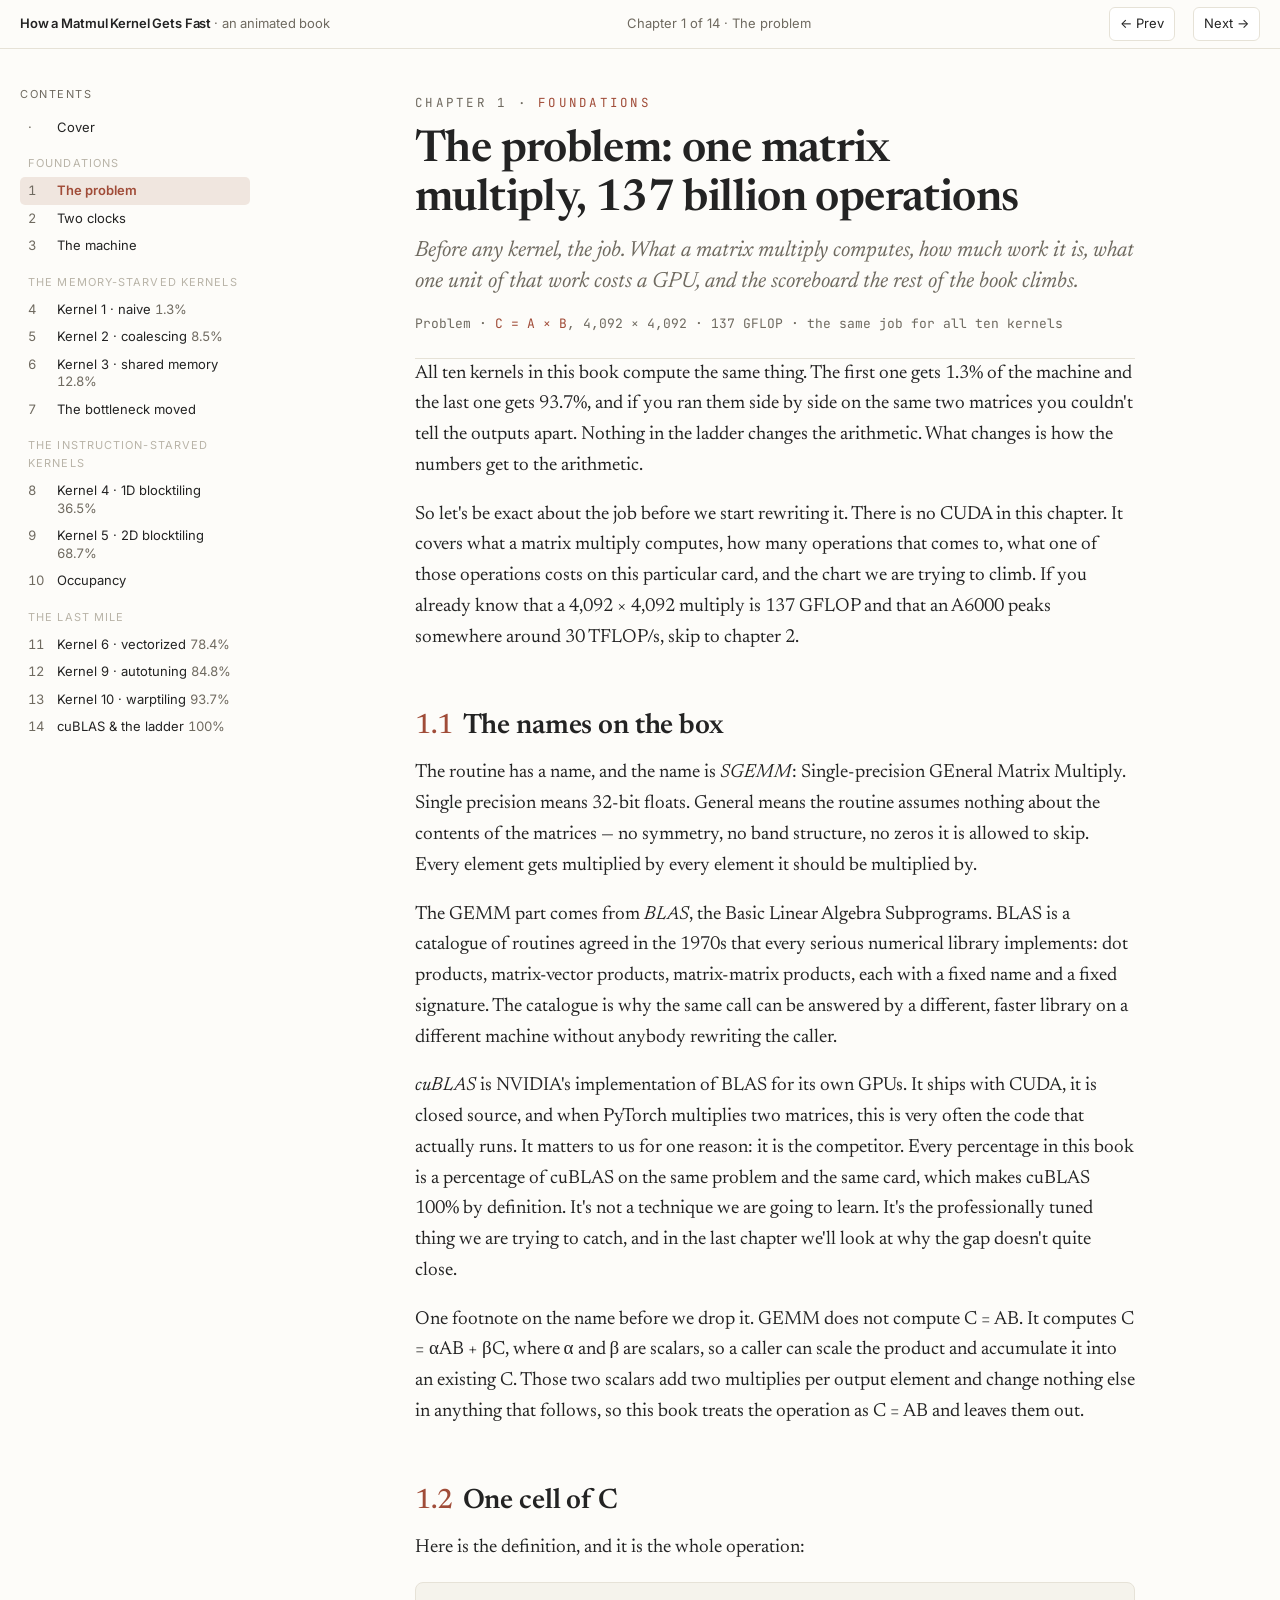
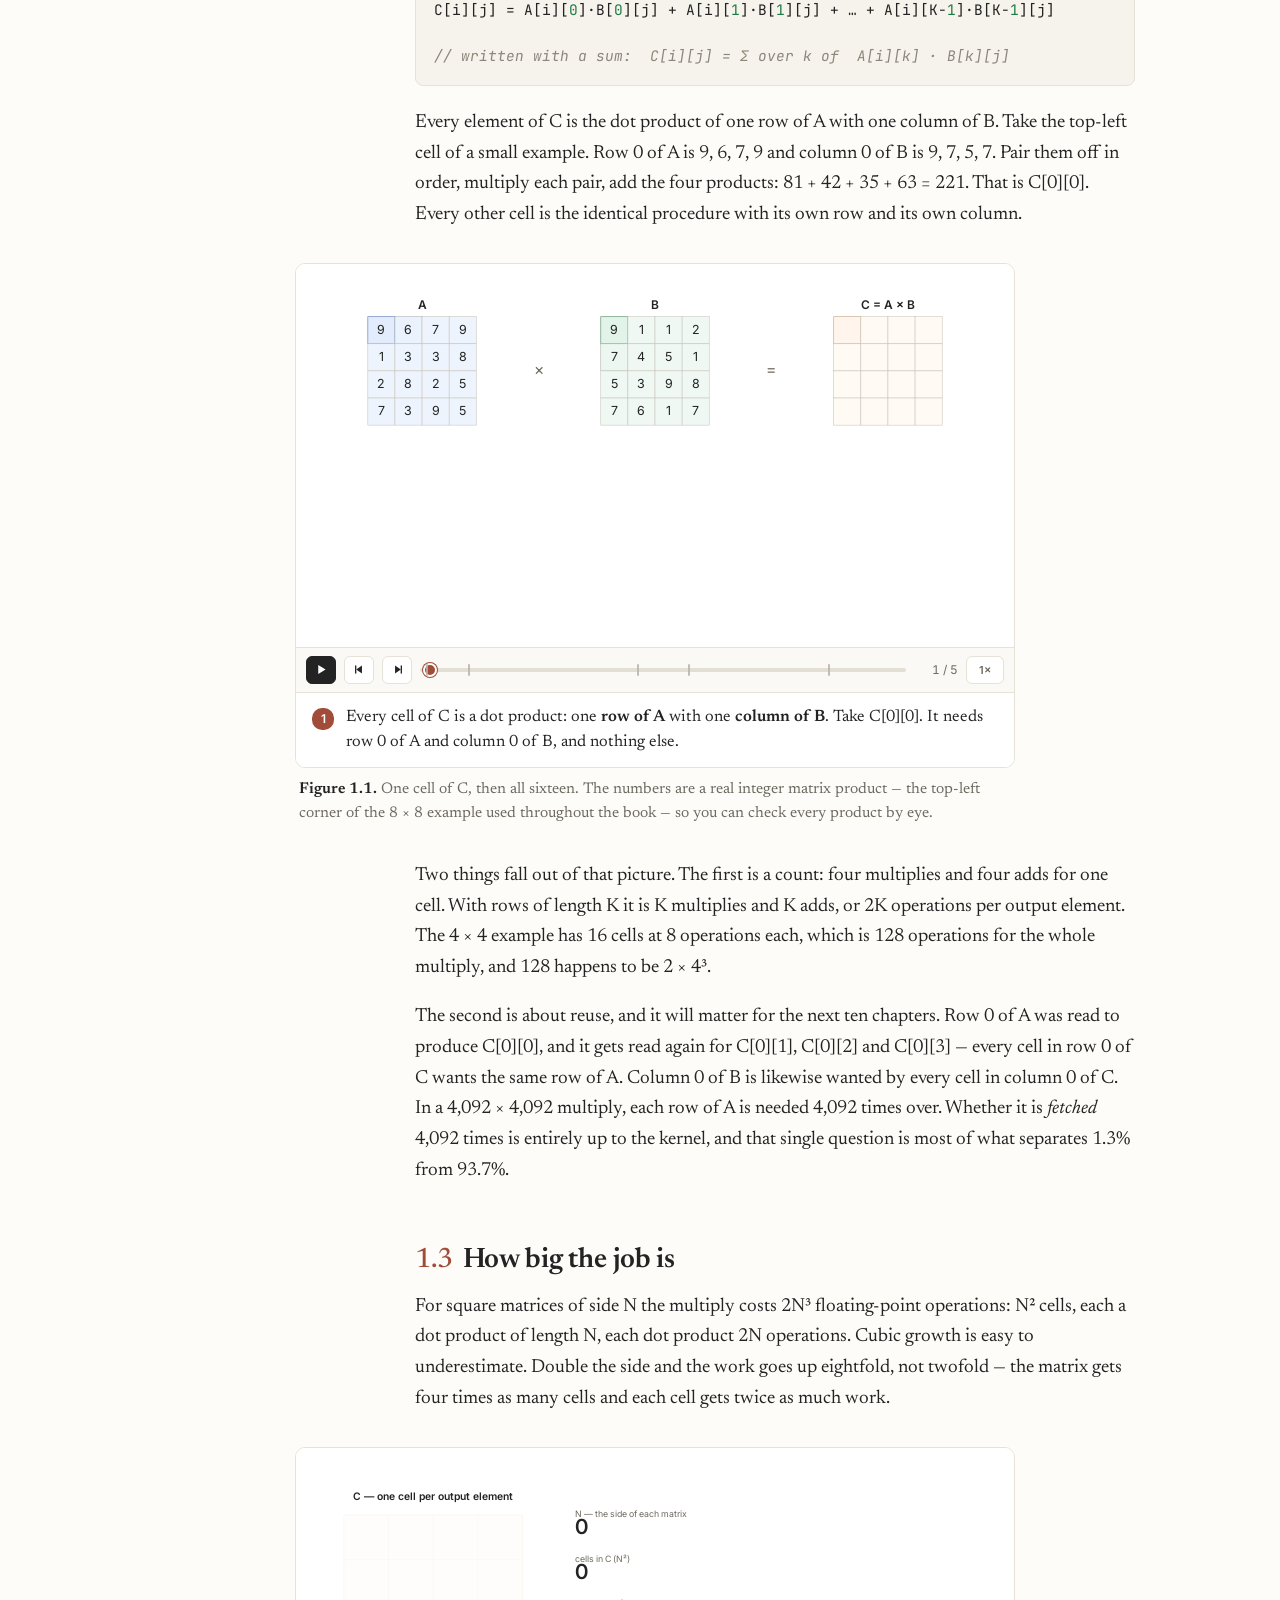
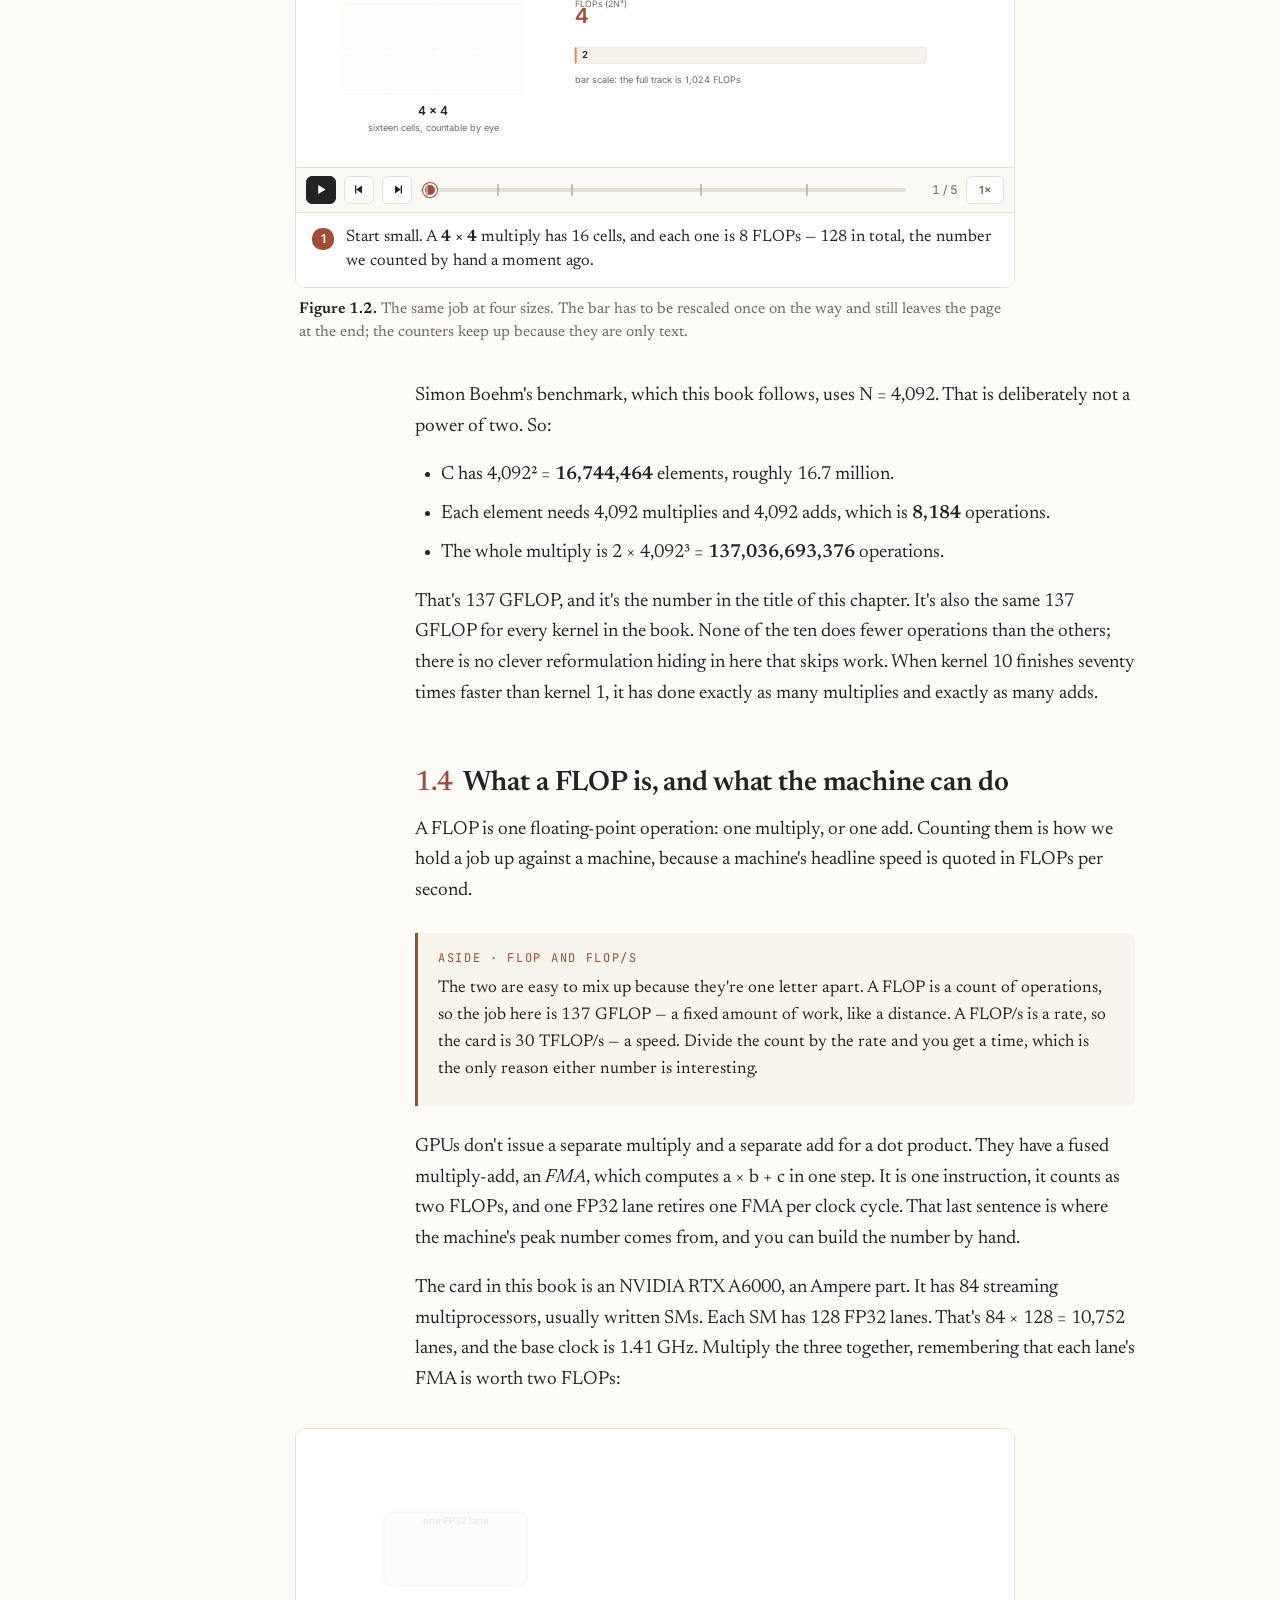
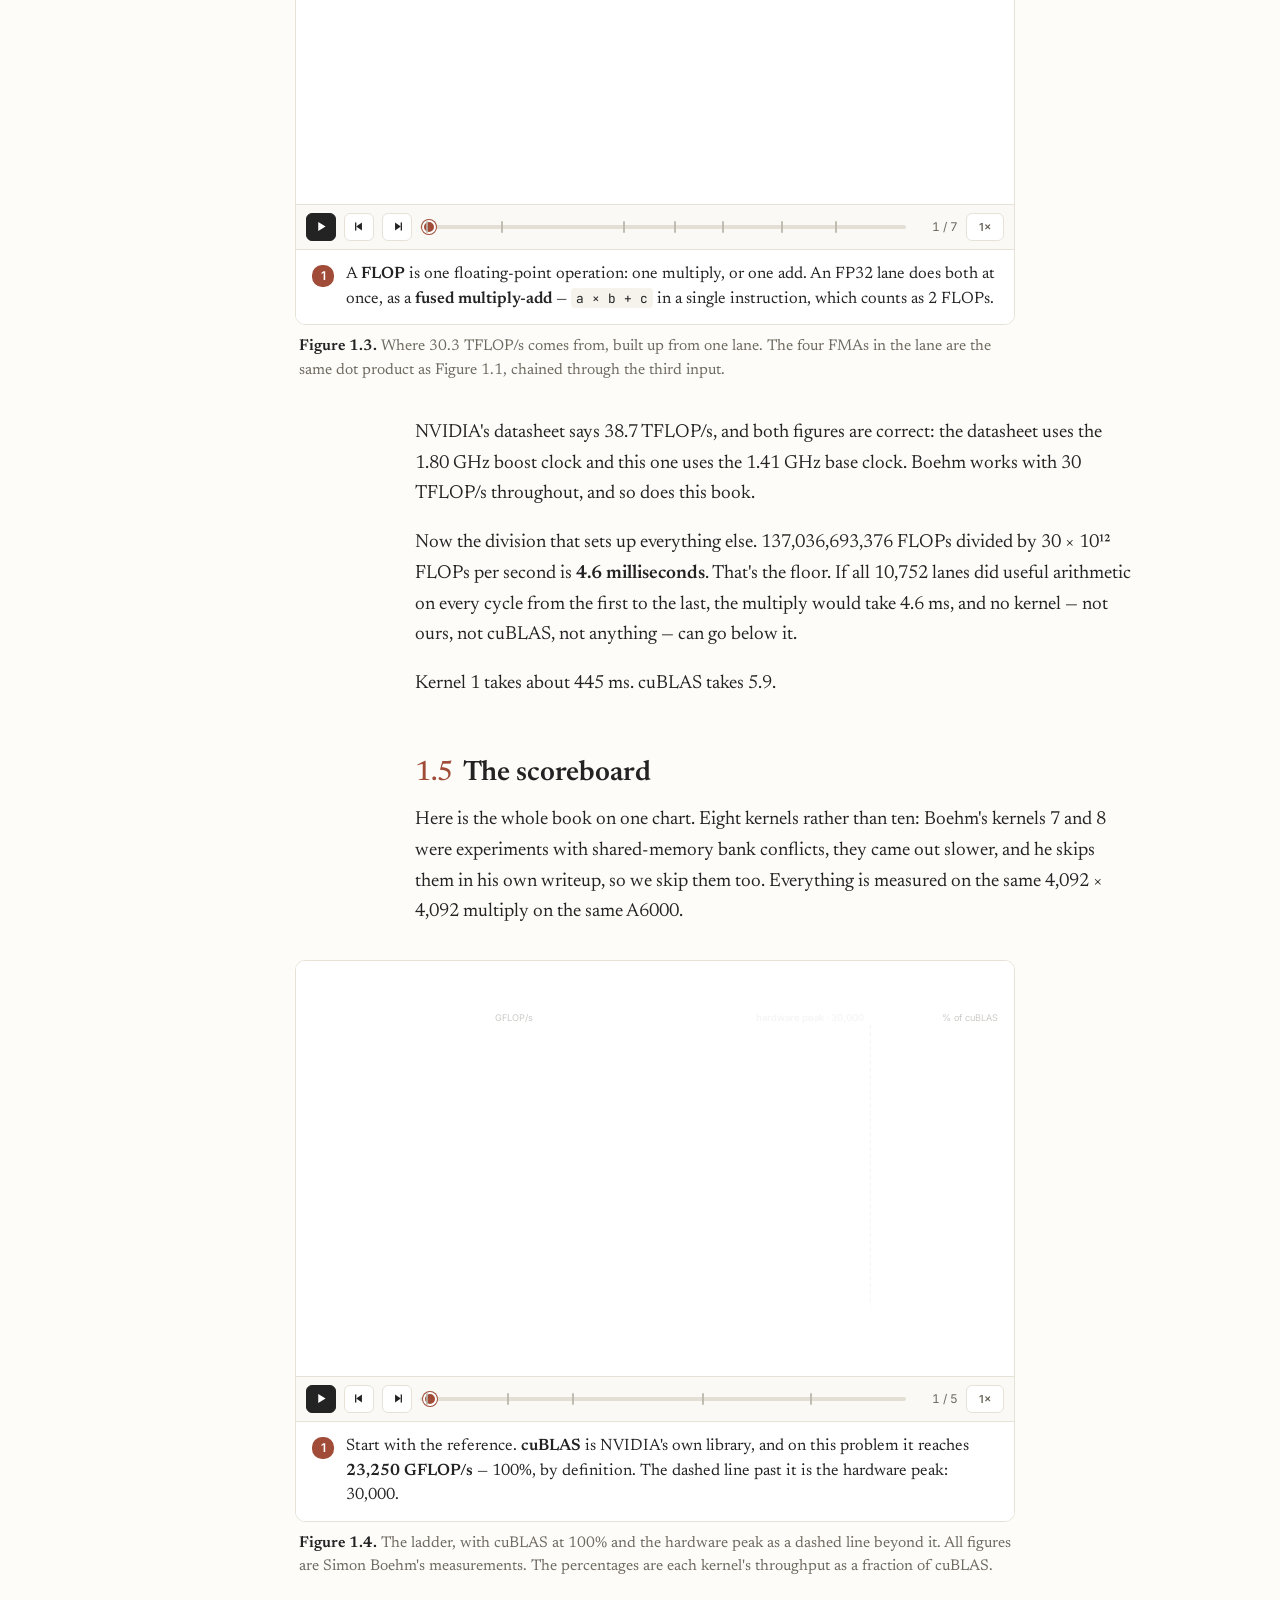
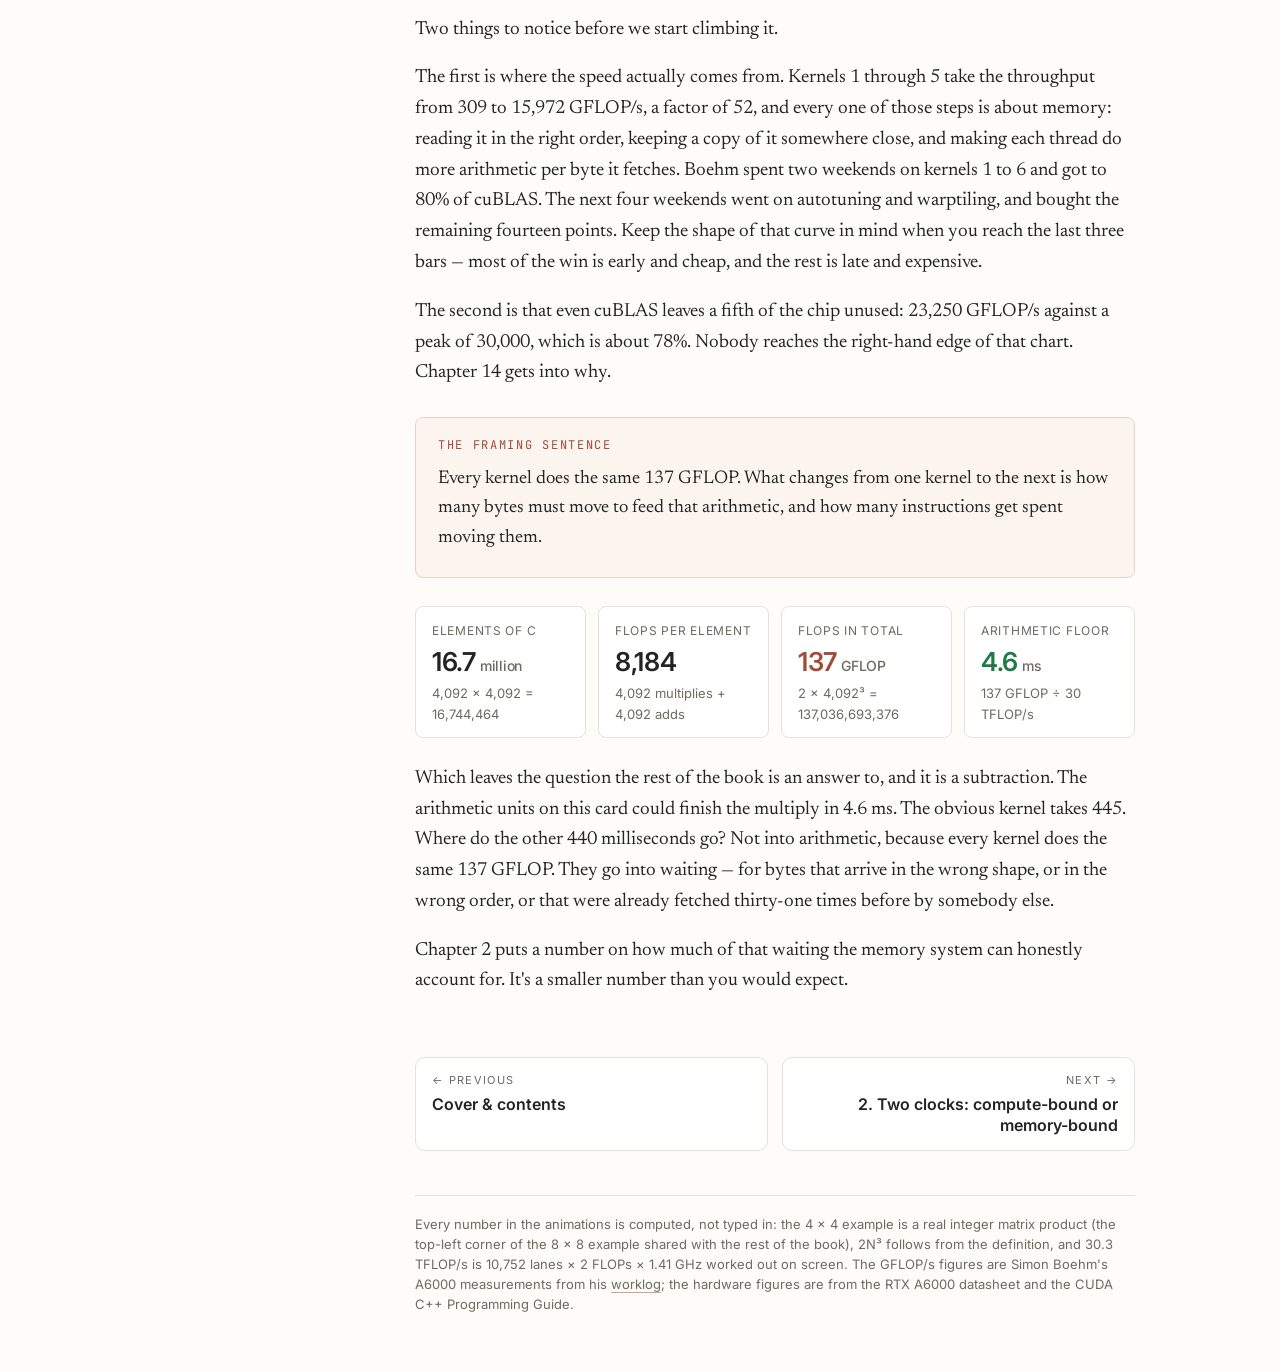
==== commit a001c646: "Chapter 6 rebuilt around a drawable miniature of kernel 3 Kernel 3 is now shown on a BLOCKSIZE-4, K-" ====
--- a/ch01-the-problem.html
+++ b/ch01-the-problem.html
@@ -6,7 +6,7 @@
 <title>The problem: one matrix multiply, 137 billion operations · How a Matmul Kernel Gets Fast</title>
 <link rel="preconnect" href="https://fonts.googleapis.com">
 <link rel="stylesheet" href="https://fonts.googleapis.com/css2?family=Newsreader:ital,opsz,wght@0,6..72,400;0,6..72,500;0,6..72,600;1,6..72,400;1,6..72,500&family=Inter:wght@400;500;600&family=JetBrains+Mono:wght@400;500&display=swap">
-<link rel="stylesheet" href="assets/book.css">
+<link rel="stylesheet" href="assets/book.css?v=6">
 </head>
 <body>
 <div class="frame">
@@ -133,8 +133,8 @@
 </main>
 </div>
 
-<script src="assets/anim.js"></script>
-<script src="assets/nav.js"></script>
+<script src="assets/anim.js?v=6"></script>
+<script src="assets/nav.js?v=6"></script>
 <script>
 (function () {
   const K = MB.color;
